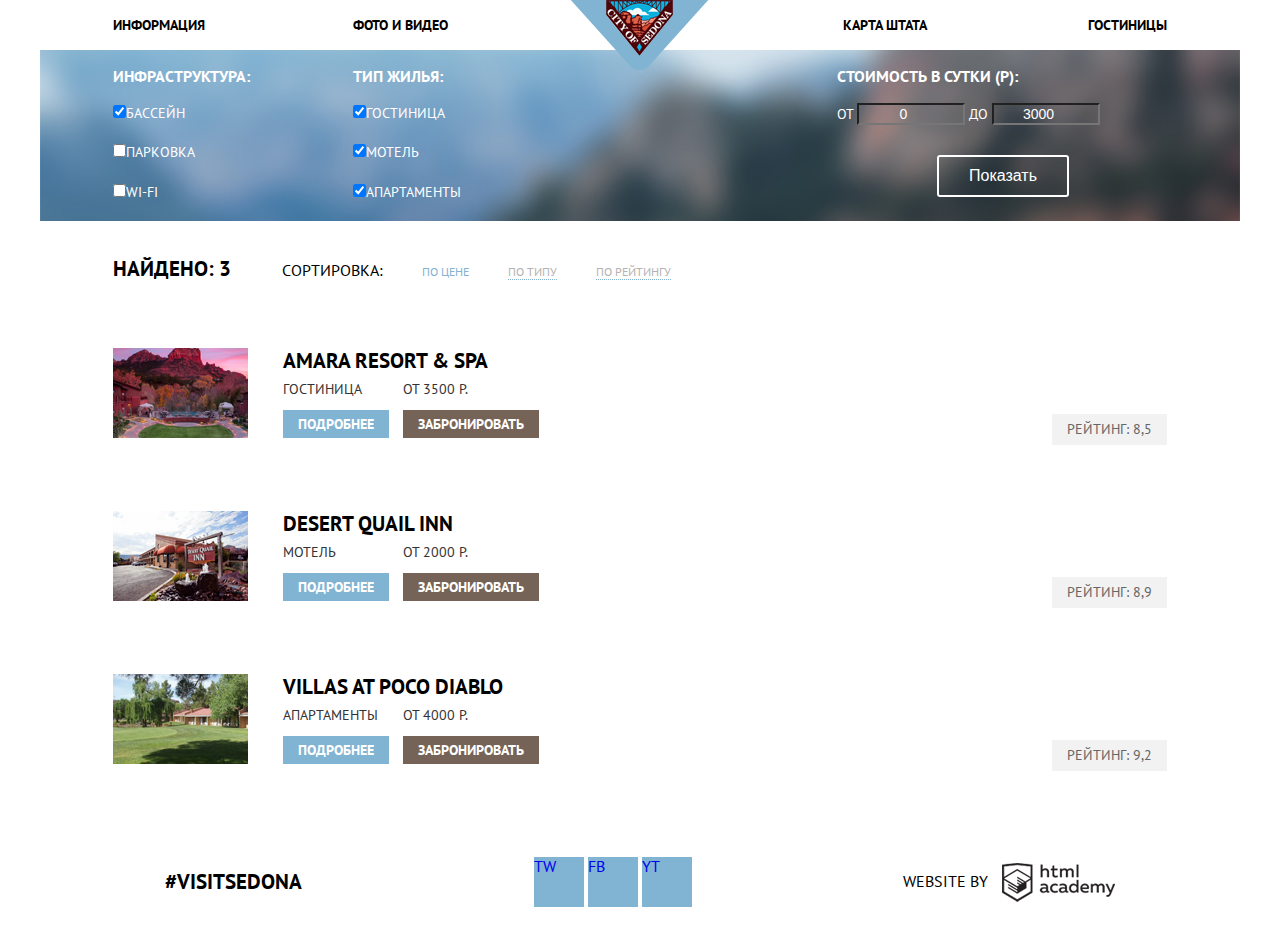
==== hotels.html @ a0c2bdc3 "Окончена разметка основных блоков страницы" ====
<!DOCTYPE html>
<html lang="ru">

<head>
  <meta charset="UTF-8">
  <title>Гостиницы</title>
  <link href="https://fonts.googleapis.com/css?family=Open+Sans|PT+Sans" rel="stylesheet">
  <link rel="stylesheet" href="css/normalize.css">
  <link rel="stylesheet" href="css/style.css">
</head>

<body>
  <div class="page-maincontainer">
    <header>
      <div class="navigation clearfix">
        <ul>
          <li>
            <a href="#">Информация</a>
          </li>
          <li>
            <a href="#">Фото и видео</a>
          </li>
          <li>
            <a href="#">Гостиницы</a>
          </li>
          <li>
            <a href="#">Карта штата</a>
          </li>
        </ul>
      </div>
      <div class="top-logo">
        <a href="index.html" title="Sedona">
          <img src="img/top-logo.png" width="138" height="70" alt="Sedona">
        </a>
      </div>
    </header>

    <main>
      <div class="search-hotel clearfix">
        <form action="#" method="post">
          <div class="inf-block">
            <p>Инфраструктура:</p>
            <label for="pool">
              <input type="checkbox" name="pool" id="pool" checked>Бассейн</label>
            <br>
            <label for="parking">
              <input type="checkbox" name="parking" id="parking">Парковка</label>
            <br>
            <label for="wi-fi">
              <input type="checkbox" name="wifi" id="wi-fi">Wi-fi</label>
            <br>
          </div>
          <div class="residence-block">
            <p>Тип жилья:</p>
            <label for="hotel">
              <input type="checkbox" name="hotel" id="hotel" checked>Гостиница</label>
            <br>
            <label for="motel">
              <input type="checkbox" name="motel" id="motel" checked>Мотель</label>
            <br>
            <label for="aparts">
              <input type="checkbox" name="aparts" id="aparts" checked>Апартаменты</label>
            <br>
          </div>
          <div class="right-part">
            <div class="price-for-day">
              <p>Стоимость в сутки (Р):</p>
            </div>
            <div class="from-to">
              <label for="from">От
                <input type="number" id="from" value="0">
              </label>
              <label for="to">До
                <input type="number" id="to" value="3000">
              </label>
            </div>
            <div class="slider">
              <div class="circle"></div>
              <div class="rail-white"></div>
              <div class="circle"></div>
              <div class="rail-gray"></div>
            </div>
            <input type="submit" value="Показать">
          </div>
        </form>
      </div>

      <div class="search-filter">
         <div class="sorted">
          <ul>
           <li class="finded">Найдено: 3</li>
            <li>Сортировка:</li>
            <li>
              <a class="chosen-one" href="#">По цене</a>
            </li>
            <li>
              <a href="#">По типу</a>
            </li>
            <li>
              <a href="#">По рейтингу</a>
            </li>
          </ul>
        </div>
        <div class="switchers">
          <div class="normal"></div>
          <div class="chosen-one"></div>
        </div>
      </div>


      <ul class="search-result">
        <li class="clearfix">
          <div class="hotel-img">
            <img src="img/amara-resort.jpg" alt="Amara Resort" width="135" height="90">
          </div>
          <div class="hotel-info">
            <div class="hotel-name">Amara Resort &amp; Spa</div>
            <div class="half-block">
              <span class="type-app">Гостиница</span>
              <a href="#" class="more">Подробнее</a>
            </div>
            <div class="half-block-2">
              <span class="price">От 3500 р.</span>
              <a href="#" class="reserv">Забронировать</a>
            </div>
          </div>
          <div class="hotel-rate">
            <div class="stars">
              <ul>
                <li>
                  <div class="star"></div>
                </li>
                <li>
                  <div class="star"></div>
                </li>
                <li>
                  <div class="star"></div>
                </li>
                <li>
                  <div class="star"></div>
                </li>
              </ul>
            </div>
            <div class="rate">Рейтинг: 8,5</div>
          </div>
        </li>
        <li class="clearfix">
          <div class="hotel-img">
            <img src="img/desert-quail.jpg" alt="Desert Quail Inn" width="135" height="90">
          </div>
          <div class="hotel-info">
            <div class="hotel-name">Desert Quail Inn</div>
            <div class="half-block">
              <span class="type-app">Мотель</span>
              <a href="#" class="more">Подробнее</a>
            </div>
            <div class="half-block-2">
              <span class="price">От 2000 р.</span>
              <a href="#" class="reserv">Забронировать</a>
            </div>
          </div>
          <div class="hotel-rate">
            <div class="stars">
              <ul>
                <li>
                  <div class="star"></div>
                </li>
                <li>
                  <div class="star"></div>
                </li>
              </ul>
            </div>
            <div class="rate">Рейтинг: 8,9</div>
          </div>
        </li>
        <li class="clearfix">
          <div class="hotel-img">
            <img src="img/villas-at-poco.jpg" alt="Villas at poco diablo" width="135" height="90">
          </div>
          <div class="hotel-info">
            <div class="hotel-name">Villas at poco diablo</div>
            <div class="half-block">
              <span class="type-app">Апартаменты</span>
              <a href="#" class="more">Подробнее</a>
            </div>
            <div class="half-block-2">
              <span class="price">От 4000 р.</span>
              <a href="#" class="reserv">Забронировать</a>
            </div>
          </div>
          <div class="hotel-rate">
            <div class="stars">
              <ul>
                <li>
                  <div class="star"></div>
                </li>
                <li>
                  <div class="star"></div>
                </li>
                <li>
                  <div class="star"></div>
                </li>
              </ul>
            </div>
            <div class="rate">Рейтинг: 9,2</div>
          </div>
        </li>
      </ul>
    </main>

    <footer>
      <div class="fot-block visit">
        <a href="index.html">#visitsedona</a>
      </div>
      <div class="fot-block social">
        <a class="soc-btn" href="#" title="twitter">TW</a>
        <a class="soc-btn" href="#" title="facebook">FB</a>
        <a class="soc-btn" href="#" title="youtube">YT</a>
      </div>
      <div class="fot-block dev-team">
        <span class="web-by">Website by</span>
        <a href="https://htmlacademy.ru/">
          <img src="img/academy-logo.png" alt="html academy" width="113" height="39">
        </a>
      </div>
    </footer>
    </div>

</body>

</html>
---- css/style.css ----
body,
h1,
h2,
h3 {
  color: #000;
  text-transform: uppercase;
  font-family: 'PT Sans', sans-serif;
}

ul {
  padding: 0;
  margin: 0;
}


/*Верхняя панель навигации*/

.page-maincontainer {
  width: 1200px;
  margin: 0 auto;
}

header {
  background: #ffffff;
  position: relative;
}

.navigation ul {
  padding: 0;
  margin: 0;
}

.navigation li {
  list-style: none;
  display: inline-block;
    padding-top: 12px;
    padding-bottom: 12px;
}

.navigation li:nth-child(1),
.navigation li:nth-child(2) {
  width: 240px;
  float: left;
  text-align: left;
}

.navigation li:nth-child(3),
.navigation li:nth-child(4) {
  width: 240px;
  float: right;
  text-align: right;
}

.navigation li:first-child {
  margin-left: 73px;
}

.navigation li:nth-child(3) {
  margin-right: 73px;
}

.navigation a {
  font-size: 14px;
  line-height: 26px;
  color: #000;
  text-decoration: none;
  font-weight: bold;
}

.navigation a:hover {
  color: #81b3d2;
}

.navigation a:active {
  color: #b2b2b2
}

header .top-logo {
  position: absolute;
  top: 0;
  left: 50%;
  margin-left: -69px;
}


/*Оформление основного блока*/

.container {
  width: 100%;
  text-align: center;
  margin-bottom: 55px;
}

.container h1 {
  font-size: 21px;
  line-height: 26px;
  width: 500px;
  margin: 0 auto;
  margin-bottom: 20px;
}

.container p {
  font-size: 14px;
  line-height: 26px;
}

.row {
  width: 100%;
}

.clearfix::after {
  content: "";
  display: table;
  clear: both;
}

.block {
  width: 33.33%;
  float: left;
  text-align: center;
  min-height: 256px;
}

.city-block {
  width: 33.33%;
  float: left;
  text-align: center;
  background-color: #81b3d2;
  color: #fff;
  min-height: 256px;
}

.block h2 {
  width: 150px;
  font-size: 21px;
  line-height: 21px;
  margin: 0 auto;
  margin-top: 50px;
  margin-bottom: 25px;
}

.app-block h2::before,
.food-block h2::before,
.memento-block h2::before {
  content: '';
  display: block;
  margin: 0 auto;
  margin-bottom: 30px;
  vertical-align: middle;
}

.app-block h2::before {
  width: 75px;
  height: 72px;
  background-image: url(../img/house.png);
}

.food-block h2::before {
  width: 74px;
  height: 70px;
  background-image: url(../img/burger.png);
}

.memento-block h2::before {
  width: 64px;
  height: 76px;
  background-image: url(../img/souvenir.png);
}

.memento-block h2 {
    margin-top: 42px;
}

.app-block {
  margin-bottom: 74px;
}

.city-block h2 {
  color: #fff;
  margin-top: 50px;
}

.block .reason {
  margin-bottom: 25px;
}

.block p {
  width: 330px;
  font-size: 14px;
  line-height: 21px;
  margin: 0 auto;
}

.city-pic {
  float: right;
  width: 66.67%;
  height: 256px;
}

.bridge-pic {
  float: left;
  width: 66.66%;
  height: 256px;
}

.devil-block {
  width: 33.33%;
  float: right;
  text-align: center;
  background-color: #81b3d2;
  color: #fff;
  min-height: 256px;
}

.devil-block h2 {
  width: 155px;
  color: #fff;
}

.reason-3 p {
  width: 220px;
}

.reason-4 p {
  width: 261px;
}

.block-gray {
  background-color: #eeeeee;
}

/*Оформление формы поиска на главной странице*/

.search-form {
    text-align: center;
    margin-top: 40px;
}

.search-form h2 {
    font-size: 30px;
    line-height: 24px;
}

.search-form p {
    font-size: 14px;
    line-height: 24px;
}

/*Подвал*/

.fot-block {
    width: 240px;
    display: inline-block;
    vertical-align: middle;
    padding-top: 20px;
    padding-bottom: 20px;
    margin-left: 125px;
}

.visit a {
    font-size: 21px;
    line-height: 26px;
    font-weight: bold;
    color: #000;
}

.fot-block .soc-btn {
   display: inline-block;
    width: 50px;
    height: 50px;
    background-color: #81b3d2;
}

 .fot-block a {
    text-decoration: none;
}

.dev-team img {
    vertical-align: middle;
    margin-left: 10px;
}



/*Оформление второй страницы*/


/*Форма поиска*/

.search-hotel {
    width: 100%;
    background-image: url("../img/hotels-bgn.jpg");
    color: #fff;
}

.search-hotel .inf-block,
.search-hotel .residence-block {
  float: left;
    width: 160px;
    margin-left: 73px;
}

.search-hotel p {
    font-size: 16px;
    line-height: 21px;
    font-weight: bold;
}

.search-hotel label {
    font-size: 14px;
    line-height: 21px;
}
.inf-block label,
.residence-block label{
    display: block;
   
    margin-bottom: 0;
}

.search-hotel .residence-block {
    margin-left: 80px;
}

.search-hotel .right-part {
  float: right;
    width: 330px;
    margin-right: 73px;
}

/*Форма отображения цен*/

.price-for-day .from-to {
    display: inline-block;
    width: 330px;
}

.from-to input[type=number] {
    width: 100px;
    background-color: transparent;
    color: #ffffff;
    text-align: center;
}

/*Кнопка "Показать"*/

.right-part input[type=submit] {
    background-color: transparent;
    border: 2px solid #ffffff;
    color: #fff;
    padding: 10px 30px;
    border-radius: 3px;
    margin-top: 30px;
    margin-left: 100px;
}



/*Результаты поиска*/

.search-filter {
    margin-top: 35px;
    margin-bottom: 66px;
}

.search-filter li {
  display: inline-block;
    margin: 0;
}

.search-filter ul {
   
    margin-left: 73px;
    margin-right: 73px;
   
}

.search-filter .finded {
  width: 135px;
  font-size: 21px;
  line-height: 26px;
 
  margin-right: 30px;
  font-weight: bold;
    
}

.sorted a {
  font-size: 12px;
  line-height: 18px;
  text-decoration: none;
  color: #b2b2b2;
  margin-left: 35px;
  border-bottom: 1px dotted #81b3d2;
}

.sorted a:hover {
  color: #81b3d2;
}

.sorted a:active {
  color: #000;
}

.sorted .chosen-one {
  border-bottom: none;
  color: #81b3d2;
}


/*Результат поиска*/

.search-result {
    padding: 0;
    margin: 0;
    margin-left: 73px;
    margin-right: 73px;
  
}

.search-result li {
    list-style: none;
    margin-top: 35px;
    margin-bottom: 66px;
}

li .hotel-img {
  float: left;
}

li .hotel-info {
  float: left;
}

li .hotel-rate {
  float: right;
}

.hotel-info {
    width: 270px;
    height: 90px;
    margin-left: 35px;
    
}

.hotel-info .hotel-name {
    font-size: 21px;
    line-height: 26px;
    font-weight: bold;
    margin-bottom: 5px;
    
}

.hotel-info .half-block {
    width: 82px;
    float: left;
}

.hotel-info .half-block-2 {
    width: 150px;
    float: right;
}


.hotel-info a {
    color: #000;
    text-decoration: none;
    font-size: 14px;
    line-height: 21px;
    font-weight: bold;
    color: #fff;
    padding: 5px 15px;
}

.hotel-info .type-app,
.hotel-info .price {
    display: block;
    font-size: 14px;
    line-height: 21px;
    color: #333;
    margin-bottom: 14px;
}

.hotel-info .more {
    background: #81b3d2;
    
}

.hotel-info .reserv {
    background: #766357;
}

.hotel-rate .rate {
    background: #f2f2f2;
    color: #666;
    font-size: 14px;
    line-height: 21px;
    padding: 5px 15px;
}
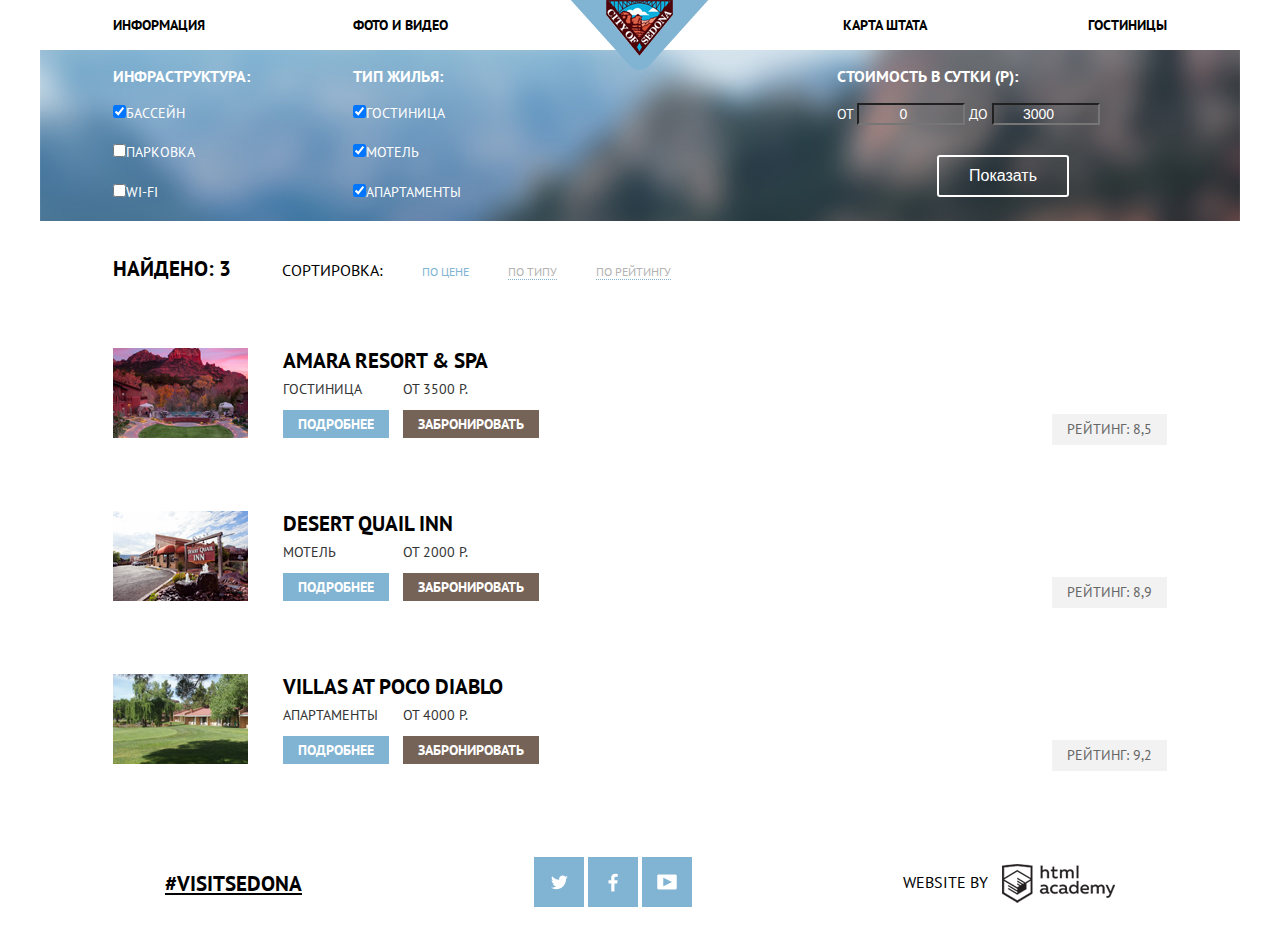
==== commit 6baf3059: "Исправления согласно комментариям наставника" ====
--- a/hotels.html
+++ b/hotels.html
@@ -213,9 +213,9 @@
         <a href="index.html">#visitsedona</a>
       </div>
       <div class="fot-block social">
-        <a class="soc-btn" href="#" title="twitter">TW</a>
-        <a class="soc-btn" href="#" title="facebook">FB</a>
-        <a class="soc-btn" href="#" title="youtube">YT</a>
+        <a class="soc-btn twit" href="#" title="Twitter"></a>
+        <a class="soc-btn face" href="#" title="Facebook"></a>
+        <a class="soc-btn you" href="#" title="Youtube"></a>
       </div>
       <div class="fot-block dev-team">
         <span class="web-by">Website by</span>
--- a/css/style.css
+++ b/css/style.css
@@ -4,7 +4,7 @@
 h3 {
   color: #000;
   text-transform: uppercase;
-  font-family: 'PT Sans', sans-serif;
+  font-family: 'PT Sans', Helvetica, Arial, sans-serif;
 }
 
 ul {
@@ -33,8 +33,8 @@
 .navigation li {
   list-style: none;
   display: inline-block;
-    padding-top: 12px;
-    padding-bottom: 12px;
+  padding-top: 12px;
+  padding-bottom: 12px;
 }
 
 .navigation li:nth-child(1),
@@ -168,7 +168,7 @@
 }
 
 .memento-block h2 {
-    margin-top: 42px;
+  margin-top: 42px;
 }
 
 .app-block {
@@ -229,57 +229,86 @@
   background-color: #eeeeee;
 }
 
+
 /*Оформление формы поиска на главной странице*/
 
 .search-form {
-    text-align: center;
-    margin-top: 40px;
+  text-align: center;
+  margin-top: 40px;
 }
 
 .search-form h2 {
-    font-size: 30px;
-    line-height: 24px;
+  font-size: 30px;
+  line-height: 24px;
 }
 
 .search-form p {
-    font-size: 14px;
-    line-height: 24px;
-}
+  font-size: 14px;
+  line-height: 24px;
+}
+
 
 /*Подвал*/
 
+footer {
+  position: relative;
+}
+
+.pos-block {
+  position: absolute;
+  top: -95px;
+  background-color: #fdfdfd;
+  opacity: 0.9;
+  width: 100%;
+  height: 120px;
+  padding-top: 30px;
+}
+
 .fot-block {
-    width: 240px;
-    display: inline-block;
-    vertical-align: middle;
-    padding-top: 20px;
-    padding-bottom: 20px;
-    margin-left: 125px;
+  width: 240px;
+  display: inline-block;
+  vertical-align: middle;
+  padding-top: 20px;
+  padding-bottom: 20px;
+  margin-left: 125px;
 }
 
 .visit a {
-    font-size: 21px;
-    line-height: 26px;
-    font-weight: bold;
-    color: #000;
+  font-size: 21px;
+  line-height: 26px;
+  font-weight: bold;
+  color: #000;
 }
 
 .fot-block .soc-btn {
-   display: inline-block;
-    width: 50px;
-    height: 50px;
-    background-color: #81b3d2;
-}
-
- .fot-block a {
-    text-decoration: none;
+  display: inline-block;
+  width: 50px;
+  height: 50px;
+  background-color: #81b3d2;
+}
+
+.twit {
+  background-image: url(../img/tw-icon.png);
+  background-repeat: no-repeat;
+  background-position: 50% 50%;
+}
+
+.face {
+  background-image: url(../img/face-icon.png);
+  background-repeat: no-repeat;
+  background-position: 50% 50%;
+}
+
+.you {
+  background-image: url(../img/you-icon.png);
+  background-repeat: no-repeat;
+  background-position: 50% 50%;
 }
 
 .dev-team img {
-    vertical-align: middle;
-    margin-left: 10px;
-}
-
+  vertical-align: middle;
+  margin-left: 10px;
+}
 
 
 /*Оформление второй страницы*/
@@ -288,100 +317,97 @@
 /*Форма поиска*/
 
 .search-hotel {
-    width: 100%;
-    background-image: url("../img/hotels-bgn.jpg");
-    color: #fff;
+  width: 100%;
+  background: #000 url("../img/hotels-bgn.jpg") no-repeat;
+  color: #fff;
 }
 
 .search-hotel .inf-block,
 .search-hotel .residence-block {
   float: left;
-    width: 160px;
-    margin-left: 73px;
+  width: 160px;
+  margin-left: 73px;
 }
 
 .search-hotel p {
-    font-size: 16px;
-    line-height: 21px;
-    font-weight: bold;
+  font-size: 16px;
+  line-height: 21px;
+  font-weight: bold;
 }
 
 .search-hotel label {
-    font-size: 14px;
-    line-height: 21px;
-}
+  font-size: 14px;
+  line-height: 21px;
+}
+
 .inf-block label,
-.residence-block label{
-    display: block;
-   
-    margin-bottom: 0;
+.residence-block label {
+  display: block;
+  margin-bottom: 0;
 }
 
 .search-hotel .residence-block {
-    margin-left: 80px;
+  margin-left: 80px;
 }
 
 .search-hotel .right-part {
   float: right;
-    width: 330px;
-    margin-right: 73px;
-}
+  width: 330px;
+  margin-right: 73px;
+}
+
 
 /*Форма отображения цен*/
 
 .price-for-day .from-to {
-    display: inline-block;
-    width: 330px;
+  display: inline-block;
+  width: 330px;
 }
 
 .from-to input[type=number] {
-    width: 100px;
-    background-color: transparent;
-    color: #ffffff;
-    text-align: center;
-}
+  width: 100px;
+  background-color: transparent;
+  color: #ffffff;
+  text-align: center;
+}
+
 
 /*Кнопка "Показать"*/
 
 .right-part input[type=submit] {
-    background-color: transparent;
-    border: 2px solid #ffffff;
-    color: #fff;
-    padding: 10px 30px;
-    border-radius: 3px;
-    margin-top: 30px;
-    margin-left: 100px;
-}
-
+  background-color: transparent;
+  border: 2px solid #ffffff;
+  color: #fff;
+  padding: 10px 30px;
+  border-radius: 3px;
+  margin-top: 30px;
+  margin-left: 100px;
+}
 
 
 /*Результаты поиска*/
 
 .search-filter {
-    margin-top: 35px;
-    margin-bottom: 66px;
+  margin-top: 35px;
+  margin-bottom: 66px;
 }
 
 .search-filter li {
   display: inline-block;
-    margin: 0;
+  margin: 0;
 }
 
 .search-filter ul {
-   
-    margin-left: 73px;
-    margin-right: 73px;
-   
+  margin-left: 73px;
+  margin-right: 73px;
 }
 
 .search-filter .finded {
   width: 135px;
   font-size: 21px;
   line-height: 26px;
- 
   margin-right: 30px;
   font-weight: bold;
-    
 }
 
 .sorted a {
@@ -410,17 +436,16 @@
 /*Результат поиска*/
 
 .search-result {
-    padding: 0;
-    margin: 0;
-    margin-left: 73px;
-    margin-right: 73px;
-  
+  padding: 0;
+  margin: 0;
+  margin-left: 73px;
+  margin-right: 73px;
 }
 
 .search-result li {
-    list-style: none;
-    margin-top: 35px;
-    margin-bottom: 66px;
+  list-style: none;
+  margin-top: 35px;
+  margin-bottom: 66px;
 }
 
 li .hotel-img {
@@ -436,64 +461,59 @@
 }
 
 .hotel-info {
-    width: 270px;
-    height: 90px;
-    margin-left: 35px;
-    
+  width: 270px;
+  height: 90px;
+  margin-left: 35px;
 }
 
 .hotel-info .hotel-name {
-    font-size: 21px;
-    line-height: 26px;
-    font-weight: bold;
-    margin-bottom: 5px;
-    
+  font-size: 21px;
+  line-height: 26px;
+  font-weight: bold;
+  margin-bottom: 5px;
 }
 
 .hotel-info .half-block {
-    width: 82px;
-    float: left;
+  width: 82px;
+  float: left;
 }
 
 .hotel-info .half-block-2 {
-    width: 150px;
-    float: right;
-}
-
+  width: 150px;
+  float: right;
+}
 
 .hotel-info a {
-    color: #000;
-    text-decoration: none;
-    font-size: 14px;
-    line-height: 21px;
-    font-weight: bold;
-    color: #fff;
-    padding: 5px 15px;
+  color: #000;
+  text-decoration: none;
+  font-size: 14px;
+  line-height: 21px;
+  font-weight: bold;
+  color: #fff;
+  padding: 5px 15px;
 }
 
 .hotel-info .type-app,
 .hotel-info .price {
-    display: block;
-    font-size: 14px;
-    line-height: 21px;
-    color: #333;
-    margin-bottom: 14px;
+  display: block;
+  font-size: 14px;
+  line-height: 21px;
+  color: #333;
+  margin-bottom: 14px;
 }
 
 .hotel-info .more {
-    background: #81b3d2;
-    
+  background: #81b3d2;
 }
 
 .hotel-info .reserv {
-    background: #766357;
+  background: #766357;
 }
 
 .hotel-rate .rate {
-    background: #f2f2f2;
-    color: #666;
-    font-size: 14px;
-    line-height: 21px;
-    padding: 5px 15px;
-}
-    +  background: #f2f2f2;
+  color: #666;
+  font-size: 14px;
+  line-height: 21px;
+  padding: 5px 15px;
+}
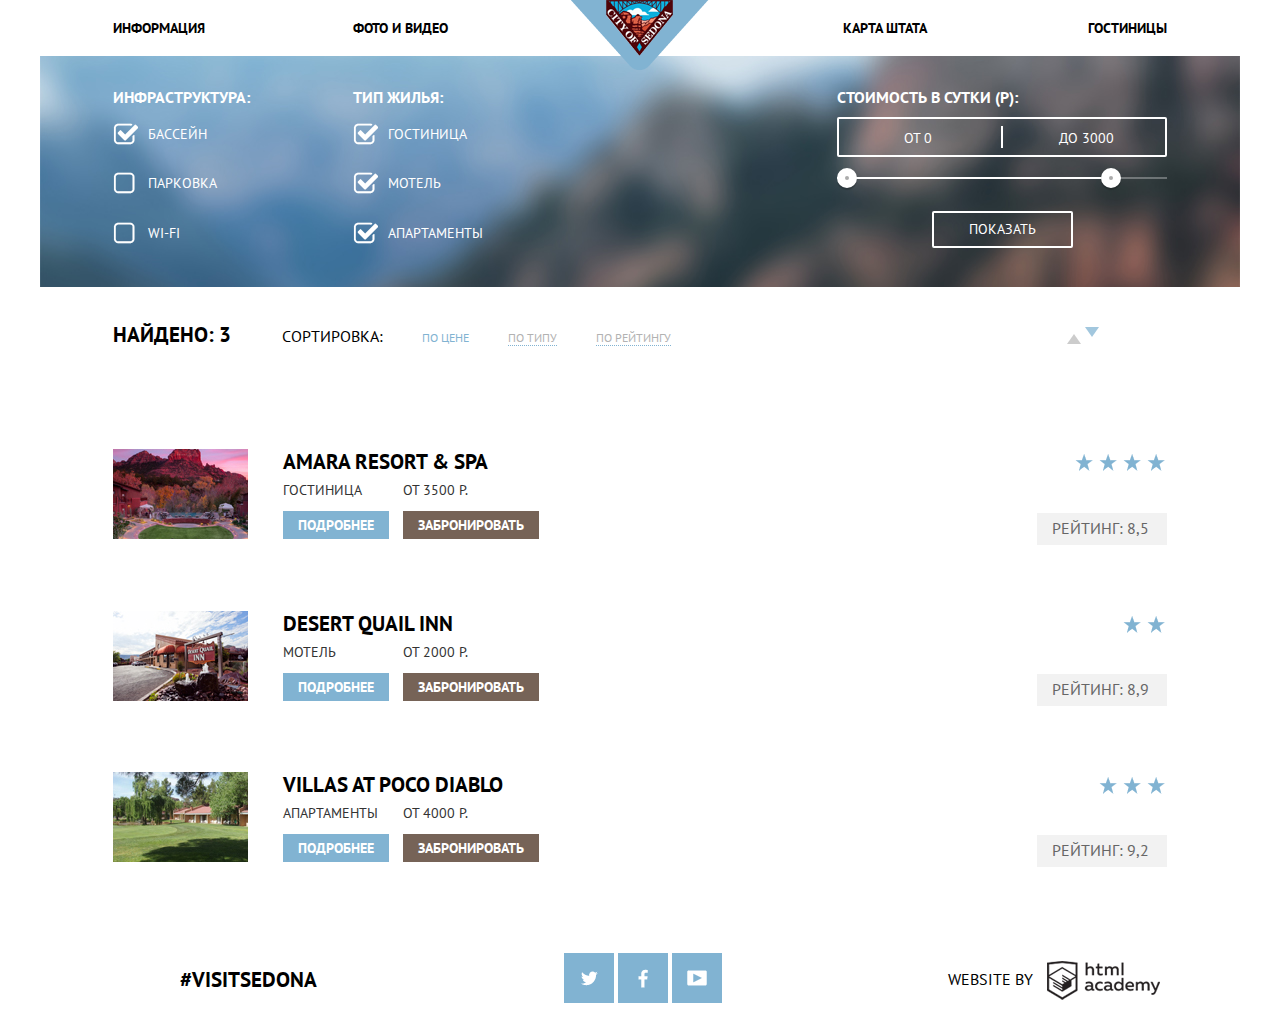
==== commit 9f989c78: "Добавлены декоративные элементы для hotels.html" ====
--- a/hotels.html
+++ b/hotels.html
@@ -41,25 +41,25 @@
           <div class="inf-block">
             <p>Инфраструктура:</p>
             <label for="pool">
-              <input type="checkbox" name="pool" id="pool" checked>Бассейн</label>
+              <input type="checkbox" name="pool" id="pool" checked><span class="indicator"></span>Бассейн</label>
             <br>
             <label for="parking">
-              <input type="checkbox" name="parking" id="parking">Парковка</label>
+              <input type="checkbox" name="parking" id="parking"><span class="indicator"></span>Парковка</label>
             <br>
             <label for="wi-fi">
-              <input type="checkbox" name="wifi" id="wi-fi">Wi-fi</label>
+              <input type="checkbox" name="wifi" id="wi-fi"><span class="indicator"></span>Wi-fi</label>
             <br>
           </div>
           <div class="residence-block">
             <p>Тип жилья:</p>
             <label for="hotel">
-              <input type="checkbox" name="hotel" id="hotel" checked>Гостиница</label>
+              <input type="checkbox" name="hotel" id="hotel" checked><span class="indicator"></span>Гостиница</label>
             <br>
             <label for="motel">
-              <input type="checkbox" name="motel" id="motel" checked>Мотель</label>
+              <input type="checkbox" name="motel" id="motel" checked><span class="indicator"></span>Мотель</label>
             <br>
             <label for="aparts">
-              <input type="checkbox" name="aparts" id="aparts" checked>Апартаменты</label>
+              <input type="checkbox" name="aparts" id="aparts" checked><span class="indicator"></span>Апартаменты</label>
             <br>
           </div>
           <div class="right-part">
@@ -68,27 +68,30 @@
             </div>
             <div class="from-to">
               <label for="from">От
-                <input type="number" id="from" value="0">
+                <input type="text" name="min" id="from" value="0">
               </label>
               <label for="to">До
-                <input type="number" id="to" value="3000">
+                <input type="text" name="max" id="to" value="3000">
               </label>
             </div>
             <div class="slider">
-              <div class="circle"></div>
-              <div class="rail-white"></div>
-              <div class="circle"></div>
-              <div class="rail-gray"></div>
-            </div>
-            <input type="submit" value="Показать">
+
+              <div class="rail">
+                <div class="bar"></div>
+              </div>
+              <div class="circle min"></div>
+              <div class="circle max"></div>
+
+            </div>
+            <button class="btn-transparent" type="submit">Показать</button>
           </div>
         </form>
       </div>
 
       <div class="search-filter">
-         <div class="sorted">
+        <div class="sorted">
           <ul>
-           <li class="finded">Найдено: 3</li>
+            <li class="finded">Найдено: 3</li>
             <li>Сортировка:</li>
             <li>
               <a class="chosen-one" href="#">По цене</a>
@@ -99,12 +102,14 @@
             <li>
               <a href="#">По рейтингу</a>
             </li>
+            <li class="switchers">
+              <div class="down"></div>
+              <div class="up"></div>
+            </li>
           </ul>
+
         </div>
-        <div class="switchers">
-          <div class="normal"></div>
-          <div class="chosen-one"></div>
-        </div>
+
       </div>
 
 
@@ -124,8 +129,8 @@
               <a href="#" class="reserv">Забронировать</a>
             </div>
           </div>
-          <div class="hotel-rate">
-            <div class="stars">
+          <div class="hotel-rate clearfix">
+            <div class="stars clearfix">
               <ul>
                 <li>
                   <div class="star"></div>
@@ -141,9 +146,10 @@
                 </li>
               </ul>
             </div>
-            <div class="rate">Рейтинг: 8,5</div>
-          </div>
-        </li>
+            <div class="raiting">Рейтинг: 8,5</div>
+            </div>
+            
+         </li>
         <li class="clearfix">
           <div class="hotel-img">
             <img src="img/desert-quail.jpg" alt="Desert Quail Inn" width="135" height="90">
@@ -160,7 +166,7 @@
             </div>
           </div>
           <div class="hotel-rate">
-            <div class="stars">
+            <div class="stars clearfix">
               <ul>
                 <li>
                   <div class="star"></div>
@@ -170,7 +176,7 @@
                 </li>
               </ul>
             </div>
-            <div class="rate">Рейтинг: 8,9</div>
+            <div class="raiting">Рейтинг: 8,9</div>
           </div>
         </li>
         <li class="clearfix">
@@ -189,7 +195,7 @@
             </div>
           </div>
           <div class="hotel-rate">
-            <div class="stars">
+            <div class="stars clearfix">
               <ul>
                 <li>
                   <div class="star"></div>
@@ -202,7 +208,7 @@
                 </li>
               </ul>
             </div>
-            <div class="rate">Рейтинг: 9,2</div>
+            <div class="raiting">Рейтинг: 9,2</div>
           </div>
         </li>
       </ul>
@@ -224,7 +230,7 @@
         </a>
       </div>
     </footer>
-    </div>
+  </div>
 
 </body>
 
--- a/css/style.css
+++ b/css/style.css
@@ -4,7 +4,7 @@
 h3 {
   color: #000;
   text-transform: uppercase;
-  font-family: 'PT Sans', Helvetica, Arial, sans-serif;
+  font-family: 'PT Sans', "Helvetica", "Arial", sans-serif;
 }
 
 ul {
@@ -23,6 +23,7 @@
 header {
   background: #ffffff;
   position: relative;
+  h
 }
 
 .navigation ul {
@@ -33,8 +34,8 @@
 .navigation li {
   list-style: none;
   display: inline-block;
-  padding-top: 12px;
-  padding-bottom: 12px;
+  padding-top: 15px;
+  padding-bottom: 15px;
 }
 
 .navigation li:nth-child(1),
@@ -80,14 +81,35 @@
   top: 0;
   left: 50%;
   margin-left: -69px;
+  z-index: 2;
 }
 
 
 /*Оформление основного блока*/
 
+.sedona-bg {
+  position: relative;
+  width: 100%;
+  height: 540px;
+}
+
+.sedona-bg .main-bg {
+  width: 100%;
+  height: 540px;
+}
+
+.sedona-bg .white-mask {
+  position: absolute;
+  bottom: 0px;
+  width: 100%;
+  height: 57px;
+  z-index: 23;
+}
+
 .container {
   width: 100%;
   text-align: center;
+  margin-top: 55px;
   margin-bottom: 55px;
 }
 
@@ -182,6 +204,48 @@
 
 .block .reason {
   margin-bottom: 25px;
+  font-size: 14px;
+  line-height: 21px;
+}
+
+.reason .res-number {
+  position: relative;
+  display: inline;
+  margin: 0px;
+  padding: 0px 5px;
+}
+
+.reason .res-number::before,
+.reason .res-number::after {
+  content: '';
+  position: absolute;
+  top: 50%;
+  height: 2px;
+  width: 10px;
+  background-color: #fff;
+}
+
+.reason .res-number::before {
+  right: 100%;
+}
+
+.reason .res-number::after {
+  left: 100%;
+}
+
+.reason-3 .res-number::after,
+.reason-3 .res-number::before {
+  background-color: #000;
+}
+
+.reason-4 .res-number::after,
+.reason-4 .res-number::before {
+  background-color: #000;
+}
+
+.reason-5 .res-number::after,
+.reason-5 .res-number::before {
+  background-color: #000;
 }
 
 .block p {
@@ -206,14 +270,13 @@
 .devil-block {
   width: 33.33%;
   float: right;
-  text-align: center;
   background-color: #81b3d2;
   color: #fff;
   min-height: 256px;
 }
 
 .devil-block h2 {
-  width: 155px;
+  width: 160px;
   color: #fff;
 }
 
@@ -222,7 +285,11 @@
 }
 
 .reason-4 p {
-  width: 261px;
+  width: 270px;
+}
+
+.food-block p {
+  width: 295px;
 }
 
 .block-gray {
@@ -245,6 +312,196 @@
 .search-form p {
   font-size: 14px;
   line-height: 24px;
+  margin-bottom: 37px;
+}
+
+.form {
+  position: relative;
+  width: 576px;
+  margin: 0 auto;
+}
+
+.search-btn {
+  display: block;
+  width: 100%;
+  text-decoration: none;
+  font-size: 21px;
+  line-height: 26px;
+  background: #766357;
+  font-weight: bold;
+  color: #fff;
+  padding-top: 25px;
+  padding-bottom: 25px;
+}
+
+.true-form {
+  position: absolute;
+  top: 76px;
+  width: 100%;
+  background-color: #ffffff;
+  box-shadow: 0 7px 15px rgba(0, 1, 1, 0.15);
+}
+
+.hidden {
+  position: absolute;
+  top: -99999px;
+}
+
+.true-form form {
+  display: block;
+  width: 460px;
+  margin: 0 auto;
+  padding-top: 55px;
+  padding-bottom: 55px;
+}
+
+.arrival,
+.departure,
+.type-blck {
+  display: inline-block;
+  width: 100%;
+  margin: 0;
+  padding: 0;
+  font-size: 14px;
+  line-height: 26px;
+  font-weight: bold;
+  margin-bottom: 30px;
+  vertical-align: middle;
+}
+
+.arrival label,
+.departure label {
+  float: left;
+  width: 101px;
+  margin-top: 5px;
+}
+
+button,
+input {
+  font-family: 'PT Sans', "Helvetica", "Arial", sans-serif;
+  padding: 0;
+  margin: 0;
+}
+
+.arrival input[type=number],
+.departure input[type=number] {
+  float: right;
+  width: 290px;
+  height: 35px;
+  font-weight: bold;
+  color: #000;
+  background-color: #f2f2f2;
+  border: none;
+  padding-left: 15px;
+}
+
+.calendar {
+  float: right;
+  width: 25px;
+  height: 37px;
+  background-color: #f2f2f2;
+  background-image: url("../img/calendar.png");
+  background-repeat: no-repeat;
+  background-position: 50% 50%;
+  padding-right: 12px;
+}
+
+input[type=number]::-webkit-input-placeholder {
+  color: #000;
+  font-weight: bold;
+}
+
+input::-webkit-outer-spin-button,
+input::-webkit-inner-spin-button {
+  -webkit-appearance: none;
+  margin: 0;
+}
+
+input[type='number'] {
+  -moz-appearance: textfield;
+}
+
+.type-blck {
+  width: 100%;
+}
+
+.left-type,
+.right-type {
+  width: 230px;
+}
+
+.left-type {
+  float: left;
+}
+
+.right-type {
+  float: right;
+}
+
+.left-type label {
+  width: 80px;
+  float: left;
+  margin-top: 5px;
+}
+
+.left-type .number-block {
+  margin-left: 35px;
+}
+
+.right-type label {
+  float: left;
+  width: 80px;
+  margin-top: 5px;
+  margin-left: 20px;
+}
+
+.right-type .number-block {
+  margin-left: 15px;
+  float: right;
+}
+
+.minus,
+.plus {
+  width: 30px;
+  font-size: 20px;
+  line-height: 26px;
+  font-weight: bold;
+  color: #a9a9a9;
+  cursor: pointer;
+  border: none;
+  background-color: #f2f2f2;
+  height: 35px;
+}
+
+.type-blck .number-block {
+  display: inline-block;
+  width: 115px;
+  height: 35px;
+  background-color: #f2f2f2;
+}
+
+.number-block input[type=number] {
+  width: 30px;
+  height: 30px;
+  border: none;
+  background-color: #f2f2f2;
+  text-align: center;
+}
+
+input[type=submit] {
+  display: block;
+  width: 100%;
+  font-size: 21px;
+  line-height: 26px;
+  font-weight: bold;
+  background-color: #81b3d2;
+  color: #ffffff;
+  border: none;
+  padding-top: 17px;
+  padding-bottom: 17px;
+  text-transform: uppercase;
+  cursor: pointer;
+  margin-top: 30px;
 }
 
 
@@ -256,21 +513,22 @@
 
 .pos-block {
   position: absolute;
-  top: -95px;
+  top: -145px;
   background-color: #fdfdfd;
   opacity: 0.9;
   width: 100%;
-  height: 120px;
-  padding-top: 30px;
+  padding-top: 25px;
+  padding-bottom: 25px;
 }
 
 .fot-block {
   width: 240px;
   display: inline-block;
   vertical-align: middle;
+  margin: 0 auto;
   padding-top: 20px;
   padding-bottom: 20px;
-  margin-left: 125px;
+  margin-left: 140px;
 }
 
 .visit a {
@@ -278,6 +536,7 @@
   line-height: 26px;
   font-weight: bold;
   color: #000;
+  text-decoration: none;
 }
 
 .fot-block .soc-btn {
@@ -320,6 +579,8 @@
   width: 100%;
   background: #000 url("../img/hotels-bgn.jpg") no-repeat;
   color: #fff;
+    padding-top: 15px;
+    padding-bottom: 15px;
 }
 
 .search-hotel .inf-block,
@@ -342,52 +603,162 @@
 
 .inf-block label,
 .residence-block label {
+  position: relative;
   display: block;
-  margin-bottom: 0;
+  margin-bottom: 10px;
+  padding-left: 35px;
 }
 
 .search-hotel .residence-block {
   margin-left: 80px;
 }
 
-.search-hotel .right-part {
+.search-hotel input[type=checkbox] {
+    display: none;
+}
+
+ .search-hotel input[type=checkbox]+.indicator::before {
+    content: '';
+    position: absolute;
+    left: 0;
+     top: -1px;
+    width: 25px;
+    height: 25px;
+    background-image: url("../img/chkbox.png");
+    background-repeat: no-repeat;
+}
+
+.search-hotel input[type=checkbox]:checked +.indicator::before {
+    background-image: url("../img/chkbox-chkd.png");
+}
+
+
+
+/*Форма отображения цен*/
+
+.right-part {
   float: right;
   width: 330px;
   margin-right: 73px;
 }
 
-
-/*Форма отображения цен*/
-
-.price-for-day .from-to {
-  display: inline-block;
-  width: 330px;
-}
-
-.from-to input[type=number] {
-  width: 100px;
-  background-color: transparent;
-  color: #ffffff;
-  text-align: center;
-}
-
+.price-for-day p {
+    font-size: 16px;
+    line-height: 21px;
+    font-weight: 600;
+    margin-bottom: 9px;
+}
+
+.from-to {
+    position: relative;
+    height: 36px;
+    margin-bottom: 20px;
+    font-size: 0;
+    border: 2px solid #ffffff;
+    border-radius: 2px;
+}
+
+.from-to::after {
+    content: '';
+    position: absolute;
+    width: 2px;
+    height: 22px;
+    background-color: #ffffff;
+    top: 50%;
+    left: 50%;
+    transform: translate(-50%, -50%)
+}
+
+.from-to label {
+    display: inline-block;
+    font-size: 14px;
+    line-height: 38px;
+    vertical-align: top;
+    cursor: pointer;
+    width: 90px;
+    padding-left: 65px;
+}
+
+.from-to input {
+    width: 50px;
+    margin: 0;
+    color: inherit;
+    font: inherit;
+    background: none;
+    border: none;
+    outline: none;
+}
+
+/*Slider*/
+
+.slider {
+    position: relative;
+    margin-bottom: 32px;
+}
+
+.slider .rail {
+    height: 2px;
+    background-color: rgba(255, 255, 255, 0.3);
+}
+
+.slider .bar {
+    width: 80%;
+    height: 2px;
+    background-color: #ffffff;
+}
+
+.circle {
+    position: absolute;
+    top: -9px;
+    width: 4px;
+    height: 4px;
+    background: #ababab;
+    border: 8px solid #ffffff;
+    border-radius: 50%;
+    box-shadow: 0 2px 1px 0 rgba(0, 1, 1, 0.2);
+    cursor: pointer;
+}
+
+.circle:hover {
+    background: #1e5081;
+}
+
+.min {
+    left: 0;
+}
+
+.max {
+    left: 80%;
+}
 
 /*Кнопка "Показать"*/
 
-.right-part input[type=submit] {
-  background-color: transparent;
-  border: 2px solid #ffffff;
-  color: #fff;
-  padding: 10px 30px;
-  border-radius: 3px;
-  margin-top: 30px;
-  margin-left: 100px;
-}
-
+.btn-transparent {
+    display: block;
+    margin: 0 auto;
+    padding: 6px 35px;
+    font-size: 14px;
+    line-height: 21px;
+    color: #ffffff;
+    text-transform: uppercase;
+    background: transparent;
+    border: 2px solid #ffffff;
+    border-radius: 2px;
+    outline: none;
+    cursor: pointer;
+}
+
+.btn-transparent:hover {
+  color: #000000;
+
+  background: #ffffff;
+}
 
 /*Результаты поиска*/
 
 .search-filter {
+    width: 100%;
+    display: inline-block;
   margin-top: 35px;
   margin-bottom: 66px;
 }
@@ -398,7 +769,7 @@
 }
 
 .search-filter ul {
-  margin-left: 73px;
+    margin-left: 73px;
   margin-right: 73px;
 }
 
@@ -408,6 +779,11 @@
   line-height: 26px;
   margin-right: 30px;
   font-weight: bold;
+}
+
+.search-filter .sorted {
+    width: 100%;
+    display: inline-block;
 }
 
 .sorted a {
@@ -432,6 +808,30 @@
   color: #81b3d2;
 }
 
+ .switchers {
+    float: right;
+    width: 100px;
+}
+
+.switchers .down {
+    display: inline-block;
+    width: 0;
+    height: 0;
+    margin: 0 auto;
+    margin-top: 5px;
+    border: 7px solid transparent;
+    border-bottom: 10px solid #cccccc;
+}
+
+.switchers .up {
+    display: inline-block;
+    width: 0;
+    height: 0;
+    margin: 0 auto;
+    margin-top: 5px;
+    border: 7px solid transparent;
+    border-top: 10px solid #a2c7de;
+}
 
 /*Результат поиска*/
 
@@ -446,6 +846,10 @@
   list-style: none;
   margin-top: 35px;
   margin-bottom: 66px;
+}
+
+.search-result .search-row {
+  max-height: 90px;
 }
 
 li .hotel-img {
@@ -510,10 +914,34 @@
   background: #766357;
 }
 
-.hotel-rate .rate {
-  background: #f2f2f2;
-  color: #666;
-  font-size: 14px;
-  line-height: 21px;
-  padding: 5px 15px;
-}
+.stars ul {
+    float: right;
+    width: 100px;
+    padding: 0;
+    margin: 0;
+    margin-top: 5px;
+    text-align: right;
+    margin-bottom: 35px;
+}
+
+.stars li {
+    display: inline-block;
+    list-style: none;
+    padding: 0;
+    margin: 0;
+}
+
+.star {
+   width: 20px;
+    height: 20px;
+    background-image: url("../img/star.png");
+    background-repeat: no-repeat;
+}
+
+.raiting {
+    width: 100px;
+    height: 20px;
+    padding: 6px 15px;
+    background-color: #f2f2f2;
+    color: #666666;
+}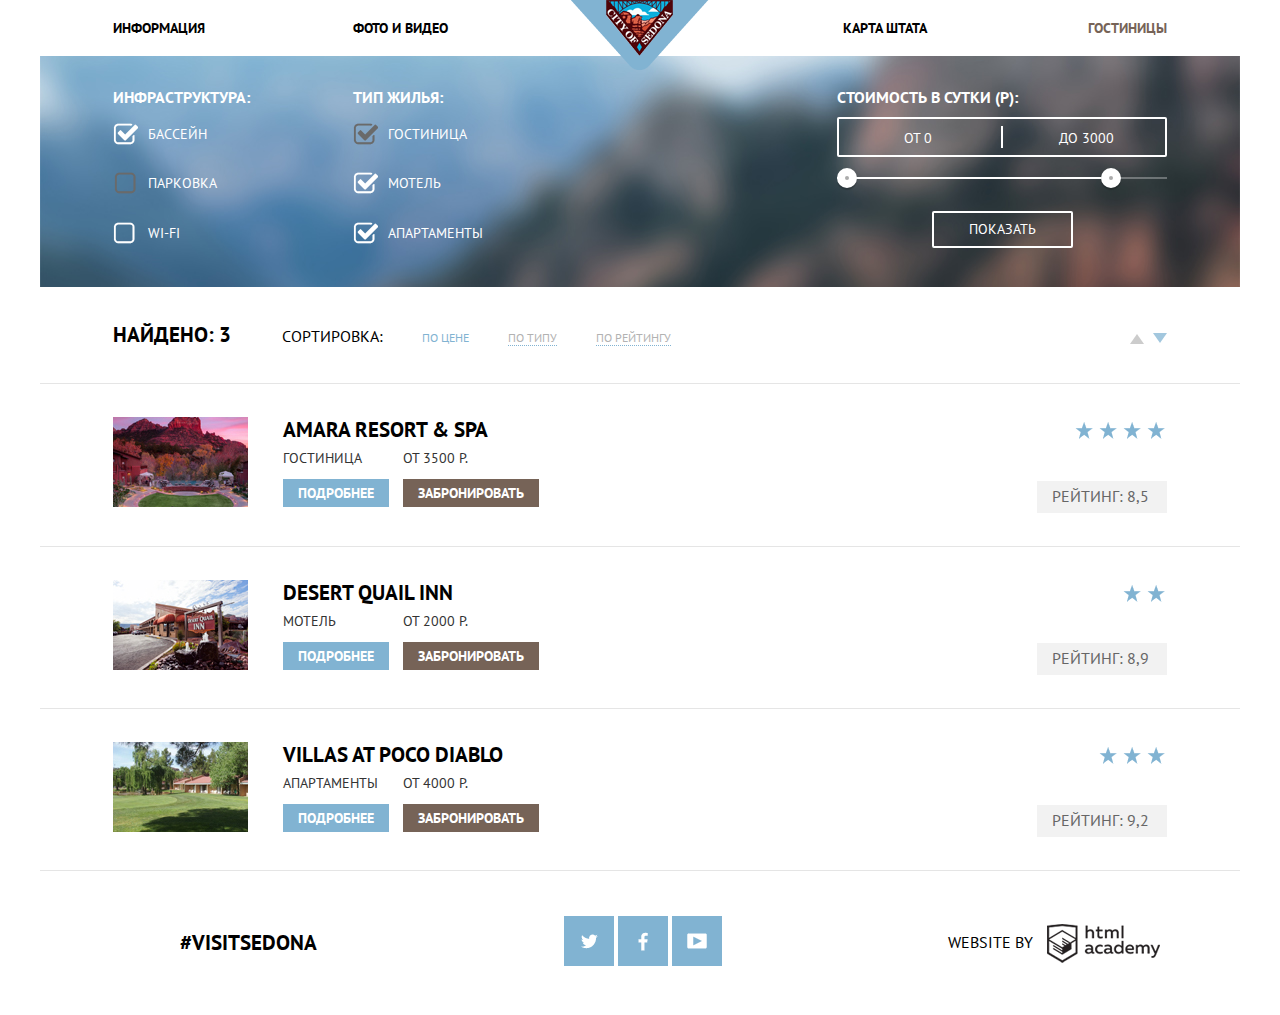
==== commit 0ca9ab61: "Добавлены спрайты, визуальные и логические изменения." ====
--- a/hotels.html
+++ b/hotels.html
@@ -21,7 +21,7 @@
             <a href="#">Фото и видео</a>
           </li>
           <li>
-            <a href="#">Гостиницы</a>
+            <a class="act-nav" href="#">Гостиницы</a>
           </li>
           <li>
             <a href="#">Карта штата</a>
@@ -44,7 +44,7 @@
               <input type="checkbox" name="pool" id="pool" checked><span class="indicator"></span>Бассейн</label>
             <br>
             <label for="parking">
-              <input type="checkbox" name="parking" id="parking"><span class="indicator"></span>Парковка</label>
+              <input type="checkbox" name="parking" id="parking" disabled><span class="indicator"></span>Парковка</label>
             <br>
             <label for="wi-fi">
               <input type="checkbox" name="wifi" id="wi-fi"><span class="indicator"></span>Wi-fi</label>
@@ -53,7 +53,7 @@
           <div class="residence-block">
             <p>Тип жилья:</p>
             <label for="hotel">
-              <input type="checkbox" name="hotel" id="hotel" checked><span class="indicator"></span>Гостиница</label>
+              <input type="checkbox" name="hotel" id="hotel" checked disabled><span class="indicator"></span>Гостиница</label>
             <br>
             <label for="motel">
               <input type="checkbox" name="motel" id="motel" checked><span class="indicator"></span>Мотель</label>
@@ -147,9 +147,9 @@
               </ul>
             </div>
             <div class="raiting">Рейтинг: 8,5</div>
-            </div>
-            
-         </li>
+          </div>
+
+        </li>
         <li class="clearfix">
           <div class="hotel-img">
             <img src="img/desert-quail.jpg" alt="Desert Quail Inn" width="135" height="90">
@@ -219,14 +219,21 @@
         <a href="index.html">#visitsedona</a>
       </div>
       <div class="fot-block social">
-        <a class="soc-btn twit" href="#" title="Twitter"></a>
-        <a class="soc-btn face" href="#" title="Facebook"></a>
-        <a class="soc-btn you" href="#" title="Youtube"></a>
+        <a class="soc-btn " href="#" title="Twitter">
+          <span class="soc-bcg twit"></span>
+        </a>
+        <a class="soc-btn" href="#" title="Facebook">
+          <span class="soc-bcg face"></span>
+        </a>
+        <a class="soc-btn" href="#" title="Youtube">
+          <span class="soc-bcg you"></span>
+        </a>
       </div>
       <div class="fot-block dev-team">
         <span class="web-by">Website by</span>
         <a href="https://htmlacademy.ru/">
-          <img src="img/academy-logo.png" alt="html academy" width="113" height="39">
+
+          <div class="academy-logo"></div>
         </a>
       </div>
     </footer>
--- a/css/style.css
+++ b/css/style.css
@@ -74,6 +74,18 @@
 
 .navigation a:active {
   color: #b2b2b2
+}
+
+.navigation .act-nav {
+  color: #766357;
+}
+
+.navigation .act-nav:hover {
+  color: #604e43;
+}
+
+.navigation .act-nav:active {
+  color: #d6d0cc;
 }
 
 header .top-logo {
@@ -336,15 +348,31 @@
 
 .true-form {
   position: absolute;
-  top: 76px;
+  display: none;
   width: 100%;
   background-color: #ffffff;
   box-shadow: 0 7px 15px rgba(0, 1, 1, 0.15);
 }
 
-.hidden {
-  position: absolute;
-  top: -99999px;
+@keyframes bounce-up {
+  0%   {
+    transform: translateY(2000px);
+  }
+  70%  {
+    transform: translateY(20px);
+  }
+  90%  {
+    transform: translateY(5px);
+  }
+  100% {
+    transform: translateY(0);
+  }
+}
+
+.show-up {
+  display: block;
+  top: 76px;
+  animation: bounce-up 0.75s;
 }
 
 .true-form form {
@@ -391,20 +419,45 @@
   font-weight: bold;
   color: #000;
   background-color: #f2f2f2;
+  background-image: url("../img/calendar-sprite.png");
+  background-repeat: no-repeat;
   border: none;
   padding-left: 15px;
 }
 
-.calendar {
+.arrival input[type=number]:hover,
+.departure input[type=number]:hover {
+  background: #ebebeb;
+}
+
+.arrival input[type=number]:focus,
+.departure input[type=number]:focus {
+  background: #ffffff;
+  outline: none;
+  border: 1px solid #e5e5e5;
+}
+
+
+/*.calendar {
   float: right;
   width: 25px;
-  height: 37px;
+  height: 35px;
   background-color: #f2f2f2;
-  background-image: url("../img/calendar.png");
+  background-image: url("../img/calendar-sprite.png");
   background-repeat: no-repeat;
-  background-position: 50% 50%;
+  background-position: -5px -5px;
   padding-right: 12px;
 }
+
+.calendar:hover {
+    background-image: url("../img/calendar-sprite.png");
+    background-position: -67px -5px;
+}
+
+.calendar:active {
+    background-position: -36px -5px;
+}
+*/
 
 input[type=number]::-webkit-input-placeholder {
   color: #000;
@@ -473,6 +526,21 @@
   height: 35px;
 }
 
+.minus:hover,
+.plus:hover {
+  color: #000000;
+}
+
+.minus:active,
+.plus:active {
+  color: #81b3d2;
+}
+
+.minus:focus,
+.plus:focus {
+  outline: none;
+}
+
 .type-blck .number-block {
   display: inline-block;
   width: 115px;
@@ -482,10 +550,11 @@
 
 .number-block input[type=number] {
   width: 30px;
-  height: 30px;
+  height: 35px;
   border: none;
   background-color: #f2f2f2;
   text-align: center;
+  vertical-align: top;
 }
 
 input[type=submit] {
@@ -504,6 +573,17 @@
   margin-top: 30px;
 }
 
+input[type=submit]:hover {
+  background: #669ec0;
+}
+
+input[type=submit]:active {
+  background: #5496bd;
+  color: #6ca5c6;
+}
+
+
+
 
 /*Подвал*/
 
@@ -517,8 +597,6 @@
   background-color: #fdfdfd;
   opacity: 0.9;
   width: 100%;
-  padding-top: 25px;
-  padding-bottom: 25px;
 }
 
 .fot-block {
@@ -526,8 +604,8 @@
   display: inline-block;
   vertical-align: middle;
   margin: 0 auto;
-  padding-top: 20px;
-  padding-bottom: 20px;
+  padding-top: 45px;
+  padding-bottom: 45px;
   margin-left: 140px;
 }
 
@@ -541,9 +619,31 @@
 
 .fot-block .soc-btn {
   display: inline-block;
+}
+
+.social a {
+  display: block;
   width: 50px;
   height: 50px;
   background-color: #81b3d2;
+}
+
+.social a:hover {
+  background-color: #669ec0;
+}
+
+.social a:active {
+  background-color: #5496bd;
+}
+
+.soc-bcg {
+  display: block;
+  width: 50px;
+  height: 50px;
+}
+
+.soc-bcg:active {
+  opacity: 0.50;
 }
 
 .twit {
@@ -564,11 +664,29 @@
   background-position: 50% 50%;
 }
 
-.dev-team img {
+.dev-team .academy-logo {
+  display: inline-block;
+  width: 113px;
+  height: 39px;
+  background-image: url("../img/academy-sprite.png");
+  background-repeat: no-repeat;
+  background-position: -5px -5px;
   vertical-align: middle;
   margin-left: 10px;
 }
 
+.dev-team .academy-logo:hover {
+  background-image: url("../img/academy-sprite.png");
+  background-repeat: no-repeat;
+  background-position: -128px -5px;
+}
+
+.dev-team .academy-logo:active {
+  background-image: url("../img/academy-sprite.png");
+  background-repeat: no-repeat;
+  background-position: -5px -54px;
+}
+
 
 /*Оформление второй страницы*/
 
@@ -579,8 +697,8 @@
   width: 100%;
   background: #000 url("../img/hotels-bgn.jpg") no-repeat;
   color: #fff;
-    padding-top: 15px;
-    padding-bottom: 15px;
+  padding-top: 15px;
+  padding-bottom: 15px;
 }
 
 .search-hotel .inf-block,
@@ -614,24 +732,45 @@
 }
 
 .search-hotel input[type=checkbox] {
-    display: none;
-}
-
- .search-hotel input[type=checkbox]+.indicator::before {
-    content: '';
-    position: absolute;
-    left: 0;
-     top: -1px;
-    width: 25px;
-    height: 25px;
-    background-image: url("../img/chkbox.png");
-    background-repeat: no-repeat;
+  display: none;
+}
+
+.search-hotel input[type=checkbox]+.indicator::before {
+  content: '';
+  position: absolute;
+  left: 0;
+  top: -1px;
+  width: 25px;
+  height: 25px;
+  background-image: url("../img/box.png");
+  background-repeat: no-repeat;
+  background-position: -5px -5px;
+}
+
+.search-hotel input[type=checkbox]+.indicator:hover::before {
+  background-image: url("../img/box.png");
+  background-position: -37px -5px;
+}
+
+.search-hotel input[type=checkbox]:disabled +.indicator::before {
+  background-image: url("../img/box.png");
+  background-position: -68px -5px;
 }
 
 .search-hotel input[type=checkbox]:checked +.indicator::before {
-    background-image: url("../img/chkbox-chkd.png");
-}
-
+  background-image: url("../img/box-checked.png");
+  background-position: -5px -5px;
+}
+
+.search-hotel input[type=checkbox]:checked +.indicator:hover::before {
+  background-image: url("../img/box-checked.png");
+  background-position: -77px -5px;
+}
+
+.search-hotel input[type=checkbox]:checked:disabled +.indicator::before {
+  background-image: url("../img/box-checked.png");
+  background-position: -41px -5px;
+}
 
 
 /*Форма отображения цен*/
@@ -643,124 +782,127 @@
 }
 
 .price-for-day p {
-    font-size: 16px;
-    line-height: 21px;
-    font-weight: 600;
-    margin-bottom: 9px;
+  font-size: 16px;
+  line-height: 21px;
+  font-weight: 600;
+  margin-bottom: 9px;
 }
 
 .from-to {
-    position: relative;
-    height: 36px;
-    margin-bottom: 20px;
-    font-size: 0;
-    border: 2px solid #ffffff;
-    border-radius: 2px;
+  position: relative;
+  height: 36px;
+  margin-bottom: 20px;
+  font-size: 0;
+  border: 2px solid #ffffff;
+  border-radius: 2px;
 }
 
 .from-to::after {
-    content: '';
-    position: absolute;
-    width: 2px;
-    height: 22px;
-    background-color: #ffffff;
-    top: 50%;
-    left: 50%;
-    transform: translate(-50%, -50%)
+  content: '';
+  position: absolute;
+  width: 2px;
+  height: 22px;
+  background-color: #ffffff;
+  top: 50%;
+  left: 50%;
+  transform: translate(-50%, -50%)
 }
 
 .from-to label {
-    display: inline-block;
-    font-size: 14px;
-    line-height: 38px;
-    vertical-align: top;
-    cursor: pointer;
-    width: 90px;
-    padding-left: 65px;
+  display: inline-block;
+  font-size: 14px;
+  line-height: 38px;
+  vertical-align: top;
+  cursor: pointer;
+  width: 90px;
+  padding-left: 65px;
 }
 
 .from-to input {
-    width: 50px;
-    margin: 0;
-    color: inherit;
-    font: inherit;
-    background: none;
-    border: none;
-    outline: none;
-}
+  width: 50px;
+  margin: 0;
+  color: inherit;
+  font: inherit;
+  background: none;
+  border: none;
+  outline: none;
+}
+
 
 /*Slider*/
 
 .slider {
-    position: relative;
-    margin-bottom: 32px;
+  position: relative;
+  margin-bottom: 32px;
 }
 
 .slider .rail {
-    height: 2px;
-    background-color: rgba(255, 255, 255, 0.3);
+  height: 2px;
+  background-color: rgba(255, 255, 255, 0.3);
 }
 
 .slider .bar {
-    width: 80%;
-    height: 2px;
-    background-color: #ffffff;
+  width: 80%;
+  height: 2px;
+  background-color: #ffffff;
 }
 
 .circle {
-    position: absolute;
-    top: -9px;
-    width: 4px;
-    height: 4px;
-    background: #ababab;
-    border: 8px solid #ffffff;
-    border-radius: 50%;
-    box-shadow: 0 2px 1px 0 rgba(0, 1, 1, 0.2);
-    cursor: pointer;
+  position: absolute;
+  top: -9px;
+  width: 4px;
+  height: 4px;
+  background: #ababab;
+  border: 8px solid #ffffff;
+  border-radius: 50%;
+  box-shadow: 0 2px 1px 0 rgba(0, 1, 1, 0.2);
+  cursor: pointer;
 }
 
 .circle:hover {
-    background: #1e5081;
+  background: #1e5081;
 }
 
 .min {
-    left: 0;
+  left: 0;
 }
 
 .max {
-    left: 80%;
-}
+  left: 80%;
+}
+
 
 /*Кнопка "Показать"*/
 
 .btn-transparent {
-    display: block;
-    margin: 0 auto;
-    padding: 6px 35px;
-    font-size: 14px;
-    line-height: 21px;
-    color: #ffffff;
-    text-transform: uppercase;
-    background: transparent;
-    border: 2px solid #ffffff;
-    border-radius: 2px;
-    outline: none;
-    cursor: pointer;
+  display: block;
+  margin: 0 auto;
+  padding: 6px 35px;
+  font-size: 14px;
+  line-height: 21px;
+  color: #ffffff;
+  text-transform: uppercase;
+  background: transparent;
+  border: 2px solid #ffffff;
+  border-radius: 2px;
+  outline: none;
+  cursor: pointer;
 }
 
 .btn-transparent:hover {
   color: #000000;
-
   background: #ffffff;
 }
 
+
 /*Результаты поиска*/
 
 .search-filter {
-    width: 100%;
-    display: inline-block;
+  width: 100%;
+  display: inline-block;
   margin-top: 35px;
-  margin-bottom: 66px;
+  padding-bottom: 33px;
+  border-bottom: 1px solid #e5e5e5;
 }
 
 .search-filter li {
@@ -769,7 +911,7 @@
 }
 
 .search-filter ul {
-    margin-left: 73px;
+  margin-left: 73px;
   margin-right: 73px;
 }
 
@@ -782,8 +924,8 @@
 }
 
 .search-filter .sorted {
-    width: 100%;
-    display: inline-block;
+  width: 100%;
+  display: inline-block;
 }
 
 .sorted a {
@@ -808,44 +950,57 @@
   color: #81b3d2;
 }
 
- .switchers {
-    float: right;
-    width: 100px;
+.switchers {
+  float: right;
+  width: 100px;
+  text-align: right;
 }
 
 .switchers .down {
-    display: inline-block;
-    width: 0;
-    height: 0;
-    margin: 0 auto;
-    margin-top: 5px;
-    border: 7px solid transparent;
-    border-bottom: 10px solid #cccccc;
+  display: inline-block;
+  width: 0;
+  height: 0;
+  margin-top: 5px;
+  border: 7px solid transparent;
+  border-bottom: 10px solid #cccccc;
+  vertical-align: top;
+  cursor: pointer;
+}
+
+.switchers .down:hover {
+  border: 7px solid transparent;
+  border-bottom: 10px solid #000000;
+}
+
+.switchers .down:active {
+  border: 7px solid transparent;
+  border-bottom: 10px solid #81b3d2;
 }
 
 .switchers .up {
-    display: inline-block;
-    width: 0;
-    height: 0;
-    margin: 0 auto;
-    margin-top: 5px;
-    border: 7px solid transparent;
-    border-top: 10px solid #a2c7de;
-}
+  display: inline-block;
+  width: 0;
+  height: 0;
+  margin-top: 11px;
+  margin-left: 5px;
+  border: 7px solid transparent;
+  border-top: 10px solid #a2c7de;
+  vertical-align: top;
+  cursor: pointer;
+}
+
 
 /*Результат поиска*/
 
 .search-result {
   padding: 0;
   margin: 0;
-  margin-left: 73px;
-  margin-right: 73px;
 }
 
 .search-result li {
   list-style: none;
-  margin-top: 35px;
-  margin-bottom: 66px;
+  padding: 33px 73px;
+  border-bottom: 1px solid #e5e5e5;
 }
 
 .search-result .search-row {
@@ -900,6 +1055,7 @@
 .hotel-info .type-app,
 .hotel-info .price {
   display: block;
+  width: 110px;
   font-size: 14px;
   line-height: 21px;
   color: #333;
@@ -914,34 +1070,61 @@
   background: #766357;
 }
 
+.hotel-info .hotel-name:hover {
+  color: #81b3d2;
+}
+
+.hotel-info .hotel-name:active {
+  color: #b2b2b2;
+}
+
+.hotel-info .more:hover {
+  background: #669ec0;
+}
+
+.hotel-info .more:active {
+  color: #88b6d1;
+  background: #5496bd;
+}
+
+.hotel-info .reserv:hover {
+  background: #604e43;
+}
+
+.hotel-info .reserv:active {
+  color: #81746d;
+  background: #503e33;
+}
+
 .stars ul {
-    float: right;
-    width: 100px;
-    padding: 0;
-    margin: 0;
-    margin-top: 5px;
-    text-align: right;
-    margin-bottom: 35px;
+  float: right;
+  width: 100px;
+  padding: 0;
+  margin: 0;
+  margin-top: 5px;
+  text-align: right;
+  margin-bottom: 35px;
 }
 
 .stars li {
-    display: inline-block;
-    list-style: none;
-    padding: 0;
-    margin: 0;
+  display: inline-block;
+  list-style: none;
+  padding: 0;
+  margin: 0;
+  border: none;
 }
 
 .star {
-   width: 20px;
-    height: 20px;
-    background-image: url("../img/star.png");
-    background-repeat: no-repeat;
+  width: 20px;
+  height: 20px;
+  background-image: url("../img/star.png");
+  background-repeat: no-repeat;
 }
 
 .raiting {
-    width: 100px;
-    height: 20px;
-    padding: 6px 15px;
-    background-color: #f2f2f2;
-    color: #666666;
-}+  width: 100px;
+  height: 20px;
+  padding: 6px 15px;
+  background-color: #f2f2f2;
+  color: #666666;
+}
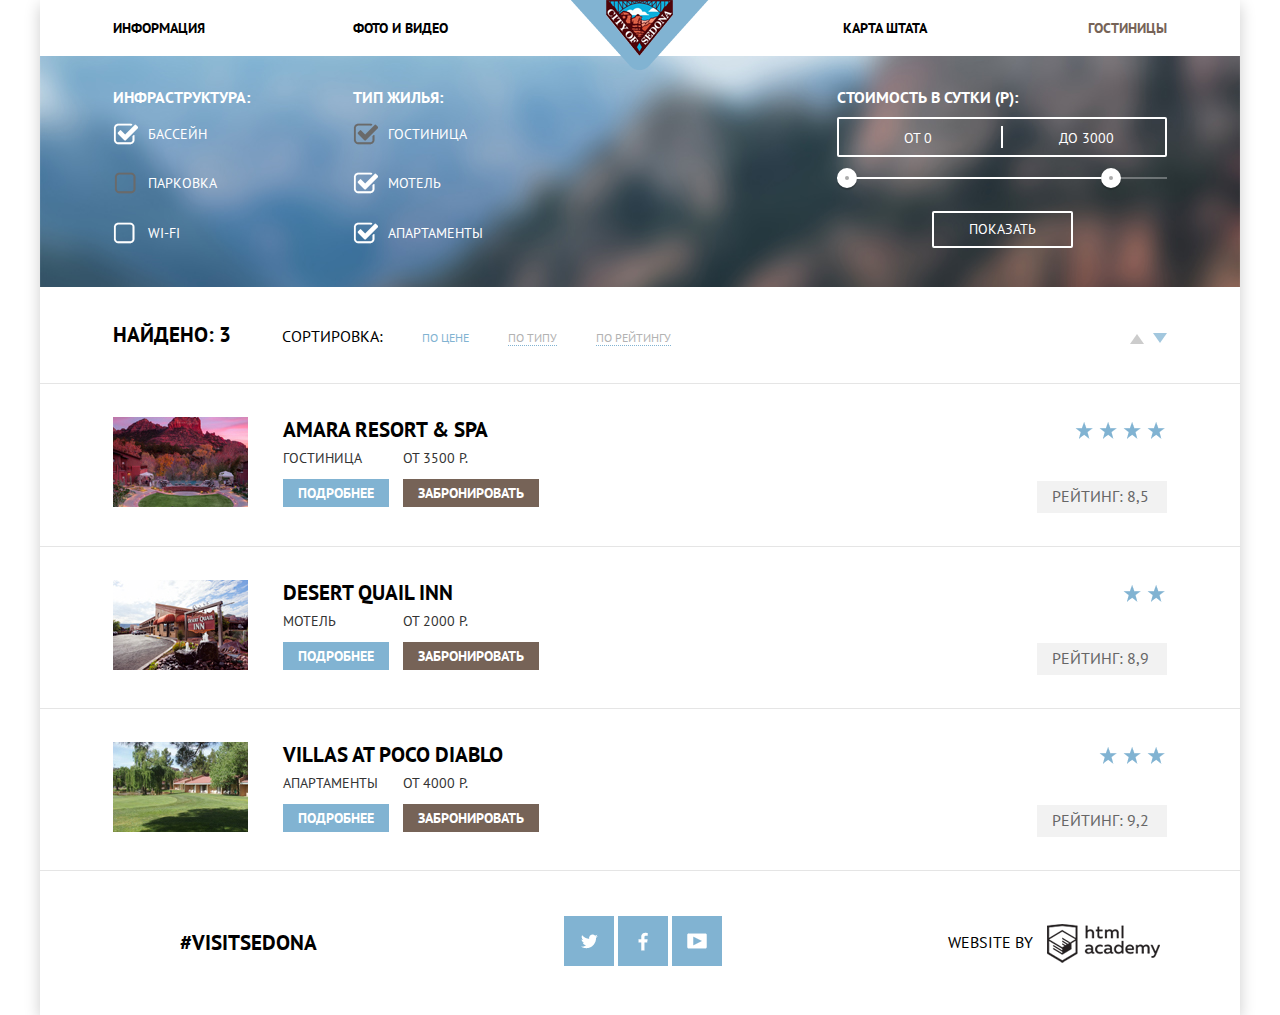
==== commit b5c1332b: "Изменения согласно рекомендациям наставника" ====
--- a/hotels.html
+++ b/hotels.html
@@ -75,13 +75,11 @@
               </label>
             </div>
             <div class="slider">
-
               <div class="rail">
                 <div class="bar"></div>
               </div>
               <div class="circle min"></div>
               <div class="circle max"></div>
-
             </div>
             <button class="btn-transparent" type="submit">Показать</button>
           </div>
@@ -107,9 +105,7 @@
               <div class="up"></div>
             </li>
           </ul>
-
         </div>
-
       </div>
 
 
@@ -232,7 +228,6 @@
       <div class="fot-block dev-team">
         <span class="web-by">Website by</span>
         <a href="https://htmlacademy.ru/">
-
           <div class="academy-logo"></div>
         </a>
       </div>
--- a/css/style.css
+++ b/css/style.css
@@ -4,7 +4,7 @@
 h3 {
   color: #000;
   text-transform: uppercase;
-  font-family: 'PT Sans', "Helvetica", "Arial", sans-serif;
+  font-family: "PT Sans", "Helvetica", "Arial", sans-serif;
 }
 
 ul {
@@ -18,12 +18,12 @@
 .page-maincontainer {
   width: 1200px;
   margin: 0 auto;
+  box-shadow: 0 5px 15px rgba(0, 1, 1, 0.2);
 }
 
 header {
   background: #ffffff;
   position: relative;
-  h
 }
 
 .navigation ul {
@@ -98,6 +98,7 @@
 
 
 /*Оформление основного блока*/
+
 
 .sedona-bg {
   position: relative;
@@ -186,19 +187,19 @@
 .app-block h2::before {
   width: 75px;
   height: 72px;
-  background-image: url(../img/house.png);
+  background-image: url("../img/house.png");
 }
 
 .food-block h2::before {
   width: 74px;
   height: 70px;
-  background-image: url(../img/burger.png);
+  background-image: url("../img/burger.png");
 }
 
 .memento-block h2::before {
   width: 64px;
   height: 76px;
-  background-image: url(../img/souvenir.png);
+  background-image: url("../img/souvenir.png");
 }
 
 .memento-block h2 {
@@ -355,13 +356,13 @@
 }
 
 @keyframes bounce-up {
-  0%   {
+  0% {
     transform: translateY(2000px);
   }
-  70%  {
+  70% {
     transform: translateY(20px);
   }
-  90%  {
+  90% {
     transform: translateY(5px);
   }
   100% {
@@ -406,7 +407,7 @@
 
 button,
 input {
-  font-family: 'PT Sans', "Helvetica", "Arial", sans-serif;
+  font-family: "PT Sans", "Helvetica", "Arial", sans-serif;
   padding: 0;
   margin: 0;
 }
@@ -414,50 +415,31 @@
 .arrival input[type=number],
 .departure input[type=number] {
   float: right;
-  width: 290px;
+  width: 330px;
   height: 35px;
   font-weight: bold;
   color: #000;
   background-color: #f2f2f2;
   background-image: url("../img/calendar-sprite.png");
   background-repeat: no-repeat;
+  background-position: right -4px;
   border: none;
   padding-left: 15px;
 }
 
 .arrival input[type=number]:hover,
 .departure input[type=number]:hover {
-  background: #ebebeb;
+  background-color: #ebebeb;
+  background-position: right -88px;
 }
 
 .arrival input[type=number]:focus,
 .departure input[type=number]:focus {
   background: #ffffff;
+  background-position: right -42px;
   outline: none;
   border: 1px solid #e5e5e5;
 }
-
-
-/*.calendar {
-  float: right;
-  width: 25px;
-  height: 35px;
-  background-color: #f2f2f2;
-  background-image: url("../img/calendar-sprite.png");
-  background-repeat: no-repeat;
-  background-position: -5px -5px;
-  padding-right: 12px;
-}
-
-.calendar:hover {
-    background-image: url("../img/calendar-sprite.png");
-    background-position: -67px -5px;
-}
-
-.calendar:active {
-    background-position: -36px -5px;
-}
-*/
 
 input[type=number]::-webkit-input-placeholder {
   color: #000;
@@ -581,8 +563,6 @@
   background: #5496bd;
   color: #6ca5c6;
 }
-
-
 
 
 /*Подвал*/
@@ -1043,7 +1023,6 @@
 }
 
 .hotel-info a {
-  color: #000;
   text-decoration: none;
   font-size: 14px;
   line-height: 21px;
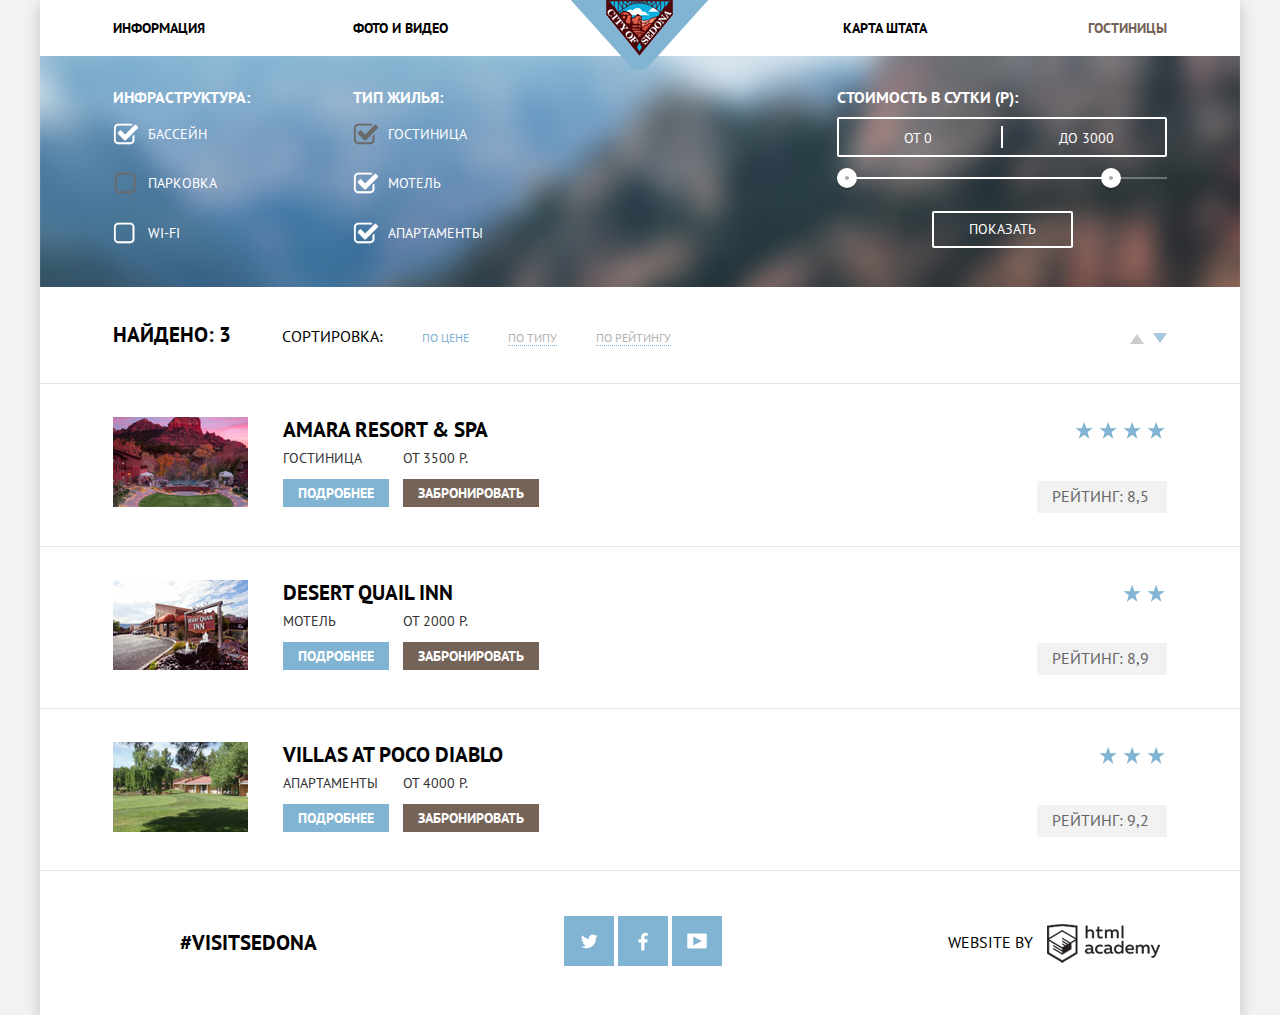
==== commit d5552063: "Правки кода" ====
--- a/hotels.html
+++ b/hotels.html
@@ -227,7 +227,7 @@
       </div>
       <div class="fot-block dev-team">
         <span class="web-by">Website by</span>
-        <a href="https://htmlacademy.ru/">
+        <a href="https://htmlacademy.ru/" target="_blank">
           <div class="academy-logo"></div>
         </a>
       </div>
--- a/css/style.css
+++ b/css/style.css
@@ -5,6 +5,7 @@
   color: #000;
   text-transform: uppercase;
   font-family: "PT Sans", "Helvetica", "Arial", sans-serif;
+  background-color: #f2f2f2;
 }
 
 ul {
@@ -99,6 +100,9 @@
 
 /*Оформление основного блока*/
 
+main {
+  background-color: #ffffff;
+}
 
 .sedona-bg {
   position: relative;
@@ -132,6 +136,7 @@
   width: 500px;
   margin: 0 auto;
   margin-bottom: 20px;
+  background-color: #ffffff;
 }
 
 .container p {
@@ -172,6 +177,7 @@
   margin: 0 auto;
   margin-top: 50px;
   margin-bottom: 25px;
+  background-color: inherit;
 }
 
 .app-block h2::before,
@@ -320,6 +326,7 @@
 .search-form h2 {
   font-size: 30px;
   line-height: 24px;
+  background-color: inherit;
 }
 
 .search-form p {
@@ -435,10 +442,9 @@
 
 .arrival input[type=number]:focus,
 .departure input[type=number]:focus {
-  background: #ffffff;
-  background-position: right -42px;
-  outline: none;
-  border: 1px solid #e5e5e5;
+  background-color: #ffffff;
+  background-position: right -46px;
+  outline: 1px solid #e5e5e5;
 }
 
 input[type=number]::-webkit-input-placeholder {
@@ -569,6 +575,7 @@
 
 footer {
   position: relative;
+  background-color: #ffffff;
 }
 
 .pos-block {
@@ -675,7 +682,7 @@
 
 .search-hotel {
   width: 100%;
-  background: #000 url("../img/hotels-bgn.jpg") no-repeat;
+  background: #669ec0 url("../img/hotels-bgn.jpg") no-repeat;
   color: #fff;
   padding-top: 15px;
   padding-bottom: 15px;
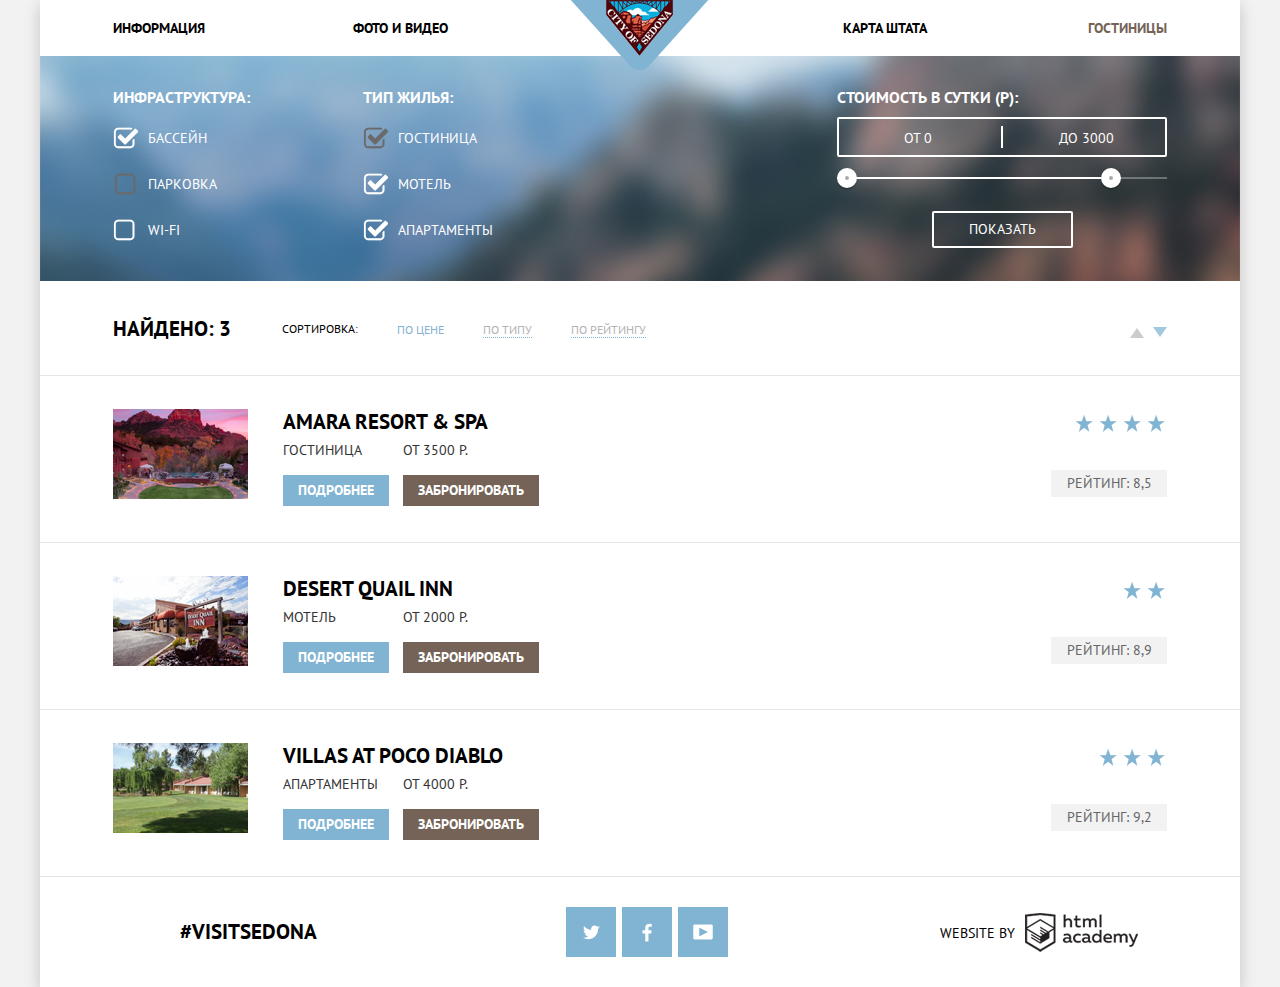
==== commit 74c2d7f8: "Правки проекта" ====
--- a/hotels.html
+++ b/hotels.html
@@ -6,7 +6,7 @@
   <title>Гостиницы</title>
   <link href="https://fonts.googleapis.com/css?family=Open+Sans|PT+Sans" rel="stylesheet">
   <link rel="stylesheet" href="css/normalize.css">
-  <link rel="stylesheet" href="css/style.css">
+  <link rel="stylesheet" href="css/min-style.css">
 </head>
 
 <body>
@@ -29,7 +29,7 @@
         </ul>
       </div>
       <div class="top-logo">
-        <a href="index.html" title="Sedona">
+        <a href="#" title="Sedona">
           <img src="img/top-logo.png" width="138" height="70" alt="Sedona">
         </a>
       </div>
@@ -37,30 +37,30 @@
 
     <main>
       <div class="search-hotel clearfix">
-        <form action="#" method="post">
+        <form action="#" method="post" class="clearfix">
           <div class="inf-block">
             <p>Инфраструктура:</p>
             <label for="pool">
               <input type="checkbox" name="pool" id="pool" checked><span class="indicator"></span>Бассейн</label>
-            <br>
+           
             <label for="parking">
               <input type="checkbox" name="parking" id="parking" disabled><span class="indicator"></span>Парковка</label>
-            <br>
+          
             <label for="wi-fi">
               <input type="checkbox" name="wifi" id="wi-fi"><span class="indicator"></span>Wi-fi</label>
-            <br>
+          
           </div>
           <div class="residence-block">
             <p>Тип жилья:</p>
             <label for="hotel">
               <input type="checkbox" name="hotel" id="hotel" checked disabled><span class="indicator"></span>Гостиница</label>
-            <br>
+           
             <label for="motel">
               <input type="checkbox" name="motel" id="motel" checked><span class="indicator"></span>Мотель</label>
-            <br>
+            
             <label for="aparts">
               <input type="checkbox" name="aparts" id="aparts" checked><span class="indicator"></span>Апартаменты</label>
-            <br>
+          
           </div>
           <div class="right-part">
             <div class="price-for-day">
@@ -90,7 +90,7 @@
         <div class="sorted">
           <ul>
             <li class="finded">Найдено: 3</li>
-            <li>Сортировка:</li>
+            <li class="sorting">Сортировка:</li>
             <li>
               <a class="chosen-one" href="#">По цене</a>
             </li>
--- a/css/min-style.css
+++ b/css/min-style.css
@@ -0,0 +1 @@
+body,h1,h2,h3{color:#000;text-transform:uppercase;font-family:"PT Sans","Helvetica","Arial",sans-serif;background-color:#f2f2f2}ul{padding:0;margin:0}.page-maincontainer{width:1200px;margin:0 auto;box-shadow:0 5px 15px rgba(0,1,1,0.2)}header{background:#fff;position:relative}.navigation ul{padding:0;margin:0}.navigation li{list-style:none;display:inline-block;padding-top:15px;padding-bottom:15px;vertical-align:middle}.navigation li:nth-child(1),.navigation li:nth-child(2){width:240px;float:left;text-align:left}.navigation li:nth-child(3),.navigation li:nth-child(4){width:240px;float:right;text-align:right}.navigation li:first-child{margin-left:73px}.navigation li:nth-child(3){margin-right:73px}.navigation a{font-size:14px;line-height:26px;color:#000;text-decoration:none;font-weight:700}.navigation a:hover{color:#81b3d2}.navigation a:active{color:#b2b2b2}.navigation .act-nav{color:#766357}.navigation .act-nav:hover{color:#604e43}.navigation .act-nav:active{color:#d6d0cc}header .top-logo{position:absolute;top:0;left:50%;margin-left:-69px;z-index:2}main{background-color:#fff}.sedona-bg{position:relative;width:100%}.sedona-bg .main-bg{width:100%;height:505px}.sedona-bg .white-mask{position:absolute;bottom:0;width:100%;height:57px;z-index:23}.container{width:100%;text-align:center;margin-top:55px;margin-bottom:50px}.container h1{font-size:21px;line-height:26px;width:500px;margin:0 auto;margin-bottom:28px;background-color:#fff;padding-top:5px}.container p{font-size:14px;line-height:26px}.row{width:100%}.clearfix::after{content:"";display:table;clear:both}.block{width:33.33%;float:left;text-align:center;min-height:256px}.city-block{width:33.33%;float:left;text-align:center;background-color:#81b3d2;color:#fff;min-height:256px}.block h2{width:150px;font-size:21px;line-height:21px;margin:0 auto;margin-top:50px;margin-bottom:25px;background-color:inherit}.app-block h2::before,.food-block h2::before,.memento-block h2::before{content:'';display:block;margin:0 auto;margin-bottom:25px;vertical-align:middle}.app-block h2::before{width:75px;height:72px;background-image:url(../img/house.png)}.food-block h2::before{width:74px;height:70px;background-image:url(../img/burger.png)}.memento-block h2::before{width:64px;height:76px;background-image:url(../img/souvenir.png)}.memento-block h2{margin-top:42px}.app-block{margin-bottom:74px}.city-block h2{color:#fff;margin-top:50px}.block .reason{margin-bottom:25px;font-size:14px;line-height:21px}.reason .res-number{position:relative;display:inline;margin:0;padding:0 5px}.reason .res-number::before,.reason .res-number::after{content:'';position:absolute;top:50%;height:2px;width:10px;background-color:#fff}.reason .res-number::before{right:100%}.reason .res-number::after{left:100%}.reason-3 .res-number::after,.reason-3 .res-number::before{background-color:#000}.reason-4 .res-number::after,.reason-4 .res-number::before{background-color:#000}.reason-5 .res-number::after,.reason-5 .res-number::before{background-color:#000}.block p{width:330px;font-size:14px;line-height:21px;margin:0 auto}.city-pic{float:right;width:66.67%;height:256px}.bridge-pic{float:left;width:66.66%;height:256px}.devil-block{width:33.33%;float:right;background-color:#81b3d2;color:#fff;min-height:256px}.devil-block h2{width:160px;color:#fff}.reason-3 p{width:220px}.reason-4 p{width:270px}.food-block p{width:295px}.block-gray{background-color:#eee}.search-form{text-align:center;margin-top:40px}.search-form h2{font-size:30px;line-height:24px;background-color:inherit}.search-form p{font-size:14px;line-height:24px;margin-bottom:37px}.form{position:relative;width:576px;margin:0 auto}.search-btn{display:block;width:100%;text-decoration:none;font-size:21px;line-height:26px;background:#766357;font-weight:700;color:#fff;padding-top:25px;padding-bottom:25px}.true-form{position:absolute;display:none;width:100%;background-color:#fff;box-shadow:0 7px 15px rgba(0,1,1,0.15)}@keyframes bounce-up{0%{transform:translateY(2000px)}70%{transform:translateY(20px)}90%{transform:translateY(5px)}100%{transform:translateY(0)}}.show-up{display:block;top:76px;animation:bounce-up .75s}.true-form form{display:block;width:460px;margin:0 auto;padding-top:55px;padding-bottom:55px}.arrival,.departure,.type-blck{position:relative;display:inline-block;width:100%;margin:0;padding:0;font-size:14px;line-height:26px;font-weight:700;margin-bottom:30px;vertical-align:middle}.arrival label,.departure label{float:left;width:101px;margin-top:5px}button,input{font-family:"PT Sans","Helvetica","Arial",sans-serif;padding:0;margin:0}.arrival input[type=text],.departure input[type=text]{float:right;width:330px;height:35px;font-weight:700;color:#000;background-color:#f2f2f2;border:none;padding-left:15px}.arrival input[type=text]:hover,.departure input[type=text]:hover{background-color:#ebebeb}.arrival input[type=text]:focus,.departure input[type=text]:focus{background-color:#fff;outline:1px solid #e5e5e5}.calendar{position:absolute;top:1px;right:0;width:41px;height:33px;background-image:url(../img/calendar-sprite.png);background-repeat:no-repeat;background-position:right -4px;cursor:pointer}.calendar:hover{background-position:right -46px}.calendar:active{background-position:right -88px}input[type=text]::-webkit-input-placeholder{color:#000;font-weight:700}input::-webkit-outer-spin-button,input::-webkit-inner-spin-button{-webkit-appearance:none;margin:0}input[type='number']{-moz-appearance:textfield}.type-blck{width:100%}.left-type,.right-type{width:230px}.left-type{float:left}.right-type{float:right}.left-type label{width:80px;float:left;margin-top:5px}.left-type .number-block{margin-left:35px}.right-type label{float:left;width:80px;margin-top:5px;margin-left:20px}.right-type .number-block{margin-left:15px;float:right}.minus,.plus{width:30px;font-size:20px;line-height:26px;font-weight:700;color:#a9a9a9;cursor:pointer;border:none;background-color:#f2f2f2;height:35px}.minus:hover,.plus:hover{color:#000}.minus:active,.plus:active{color:#81b3d2}.minus:focus,.plus:focus{outline:none}.type-blck .number-block{display:inline-block;width:115px;height:35px;background-color:#f2f2f2;vertical-align:middle}.number-block input[type=number]{width:30px;height:35px;border:none;background-color:#f2f2f2;text-align:center;vertical-align:top;outline:none}input[type=submit]{display:block;width:100%;font-size:21px;line-height:26px;font-weight:700;background-color:#81b3d2;color:#fff;border:none;padding-top:17px;padding-bottom:17px;text-transform:uppercase;cursor:pointer;margin-top:30px}input[type=submit]:hover{background:#669ec0}input[type=submit]:active{background:#5496bd;color:#6ca5c6}footer{position:relative;background-color:#fff;font-size:0}.pos-block{position:absolute;top:-110px;background-color:#fdfdfd;opacity:.9;width:100%}.fot-block{width:240px;display:inline-block;vertical-align:middle;margin:0 auto;padding-top:30px;padding-bottom:30px;margin-left:140px}.visit a{font-size:21px;line-height:26px;font-weight:700;color:#000;text-decoration:none}.fot-block .soc-btn{display:inline-block;vertical-align:middle;margin-left:6px}.social a{display:block;width:50px;height:50px;background-color:#81b3d2}.social a:hover{background-color:#669ec0}.social a:active{background-color:#5496bd}.soc-bcg{display:block;width:50px;height:50px}.soc-bcg:active{opacity:.5}.twit{background-image:url(../img/tw-icon.png);background-repeat:no-repeat;background-position:50% 50%}.face{background-image:url(../img/face-icon.png);background-repeat:no-repeat;background-position:50% 50%}.you{background-image:url(../img/you-icon.png);background-repeat:no-repeat;background-position:50% 50%}.dev-team .web-by{font-size:14px;line-height:26px;vertical-align:middle}.dev-team .academy-logo{display:inline-block;width:113px;height:39px;background-image:url(../img/academy-sprite.png);background-repeat:no-repeat;background-position:-5px -5px;vertical-align:middle;margin-left:10px}.dev-team .academy-logo:hover{background-image:url(../img/academy-sprite.png);background-repeat:no-repeat;background-position:-128px -5px}.dev-team .academy-logo:active{background-image:url(../img/academy-sprite.png);background-repeat:no-repeat;background-position:-5px -54px}.search-hotel{width:100%;background:#669ec0 url(../img/hotels-bgn.jpg) no-repeat;color:#fff;padding-top:15px;padding-bottom:15px}.search-hotel .inf-block,.search-hotel .residence-block{float:left;width:160px;margin-left:73px}.search-hotel p{font-size:16px;line-height:21px;font-weight:700;margin-bottom:20px}.search-hotel label{font-size:14px;line-height:21px}.inf-block label,.residence-block label{position:relative;display:block;width:150px;margin-bottom:25px;padding-left:35px}.search-hotel .residence-block{margin-left:90px}.search-hotel input[type=checkbox]{display:none}input[type=checkbox]+.indicator::before{content:'';position:absolute;left:0;top:-1px;width:25px;height:25px;background-image:url(../img/box.png);background-repeat:no-repeat;background-position:-5px -5px}input[type=checkbox]+.indicator:hover::before{background-image:url(../img/box.png);background-position:-37px -5px}input[type=checkbox]:disabled +.indicator::before{background-image:url(../img/box.png);background-position:-68px -5px}input[type=checkbox]:checked +.indicator::before{background-image:url(../img/box-checked.png);background-position:-5px -5px}input[type=checkbox]:checked +.indicator:hover::before{background-image:url(../img/box-checked.png);background-position:-77px -5px}input[type=checkbox]:checked:disabled +.indicator::before{background-image:url(../img/box-checked.png);background-position:-41px -5px}.right-part{float:right;width:330px;margin-right:73px}.price-for-day p{font-size:16px;line-height:21px;font-weight:600;margin-bottom:9px}.from-to{position:relative;height:36px;margin-bottom:20px;font-size:0;border:2px solid #fff;border-radius:2px}.from-to::after{content:'';position:absolute;width:2px;height:22px;background-color:#fff;top:50%;left:50%;transform:translate(-50%,-50%)}.from-to label{display:inline-block;font-size:14px;line-height:38px;vertical-align:top;cursor:pointer;width:90px;padding-left:65px}.from-to input{width:50px;vertical-align:middle;color:inherit;background:none;border:none;outline:none;margin:0;padding-bottom:3px}.slider{position:relative;margin-bottom:32px}.slider .rail{height:2px;background-color:rgba(255,255,255,0.3)}.slider .bar{width:80%;height:2px;background-color:#fff}.circle{position:absolute;top:-9px;width:4px;height:4px;background:#ababab;border:8px solid #fff;border-radius:50%;box-shadow:0 2px 1px 0 rgba(0,1,1,0.2);cursor:pointer}.circle:hover{background:#1e5081}.min{left:0}.max{left:80%}.btn-transparent{display:block;margin:0 auto;padding:6px 35px;font-size:14px;line-height:21px;color:#fff;text-transform:uppercase;background:transparent;border:2px solid #fff;border-radius:2px;outline:none;cursor:pointer}.btn-transparent:hover{color:#000;background:#fff}.search-filter{width:100%;margin-top:35px;padding-bottom:33px;border-bottom:1px solid #e5e5e5}.search-filter li{display:inline-block;vertical-align:middle;margin:0}.search-filter ul{margin-left:73px;margin-right:73px}.search-filter .finded{width:135px;font-size:21px;line-height:26px;margin-right:30px;font-weight:700}.search-filter .sorting{font-size:12px;line-height:18px;color:#000}.search-filter .sorted{width:100%}.sorted a{font-size:12px;line-height:18px;text-decoration:none;color:#b2b2b2;margin-left:35px;border-bottom:1px dotted #81b3d2}.sorted a:hover{color:#81b3d2}.sorted a:active{color:#000;border-bottom:none}.sorted .chosen-one{border-bottom:none;color:#81b3d2}.switchers{float:right;width:100px;text-align:right}.switchers .down{display:inline-block;width:0;height:0;margin-top:5px;border:7px solid transparent;border-bottom:10px solid #ccc;vertical-align:top;cursor:pointer}.switchers .down:hover{border:7px solid transparent;border-bottom:10px solid #000}.switchers .down:active{border:7px solid transparent;border-bottom:10px solid #81b3d2}.switchers .up{display:inline-block;width:0;height:0;margin-top:11px;margin-left:5px;border:7px solid transparent;border-top:10px solid #a2c7de;vertical-align:top;cursor:pointer}.search-result{padding:0;margin:0}.search-result li{list-style:none;padding:33px 73px;border-bottom:1px solid #e5e5e5}.search-result .search-row{max-height:90px}li .hotel-img{float:left}li .hotel-info{float:left}li .hotel-rate{float:right}.hotel-info{width:330px;height:100px;margin-left:35px}.hotel-info .hotel-name{font-size:21px;line-height:26px;font-weight:700;margin-bottom:5px}.hotel-info .half-block{width:120px;float:left}.hotel-info .half-block-2{width:150px;float:right;margin-right:60px}.hotel-info a{display:inline-block;text-decoration:none;font-size:14px;line-height:21px;font-weight:700;vertical-align:middle;color:#fff;padding:5px 15px}.hotel-info .type-app,.hotel-info .price{display:block;width:110px;font-size:14px;line-height:21px;color:#333;margin-bottom:14px}.hotel-info .more{background:#81b3d2}.hotel-info .reserv{background:#766357}.hotel-info .hotel-name:hover{color:#81b3d2}.hotel-info .hotel-name:active{color:#b2b2b2}.hotel-info .more:hover{background:#669ec0}.hotel-info .more:active{color:#88b6d1;background:#5496bd}.hotel-info .reserv:hover{background:#604e43}.hotel-info .reserv:active{color:#81746d;background:#503e33}.stars ul{float:right;width:100px;padding:0;margin:0;margin-top:5px;text-align:right;margin-bottom:35px}.stars li{display:inline-block;list-style:none;padding:0;margin:0;border:none;vertical-align:middle}.star{width:20px;height:20px;background-image:url(../img/star.png);background-repeat:no-repeat}.raiting{display:inline-block;vertical-align:top;width:100px;font-size:14px;line-height:21px;padding:3px 8px;background-color:#f2f2f2;color:#666;text-align:center}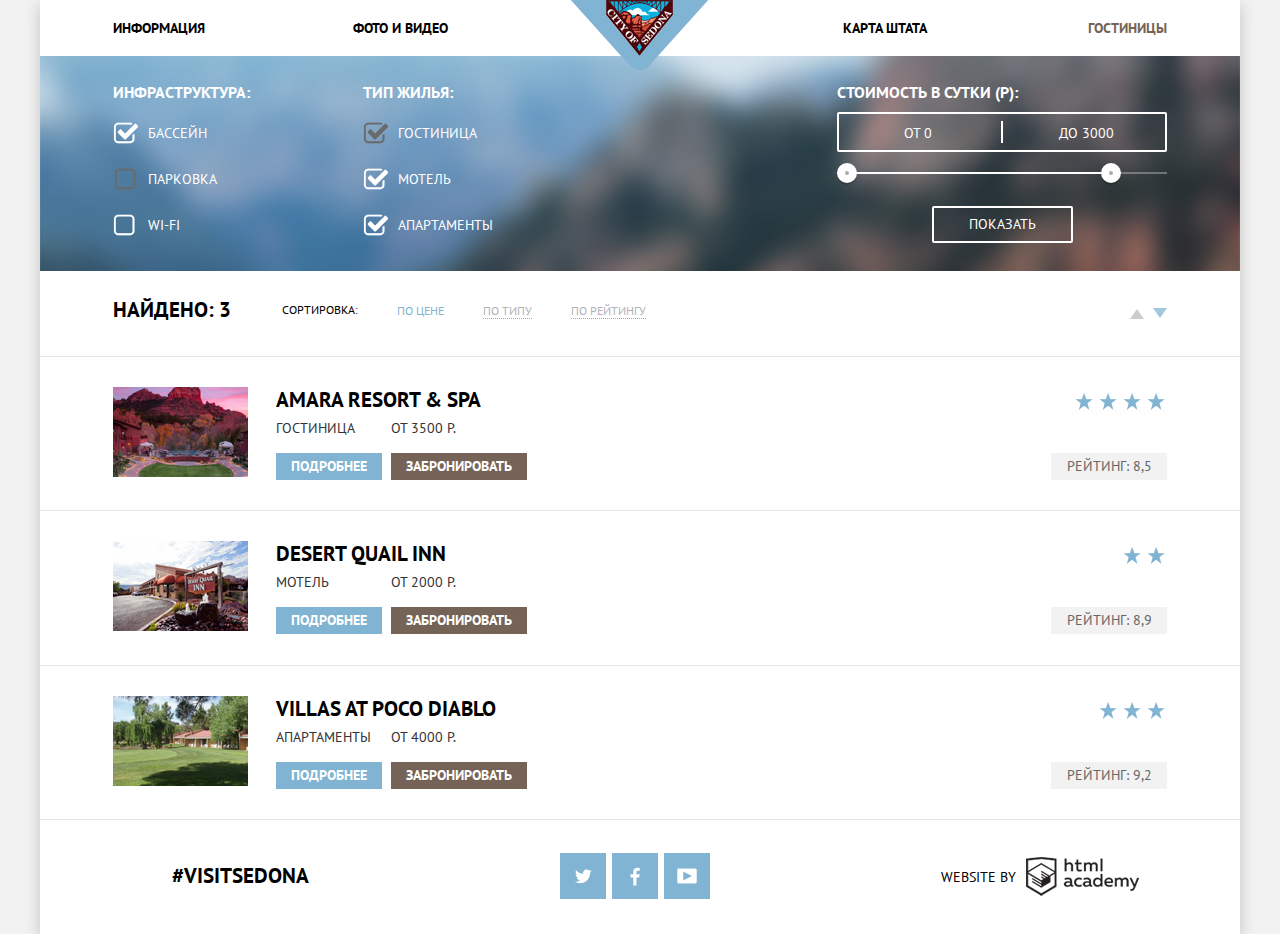
==== commit b897e3e9: "Правки по проекту" ====
--- a/hotels.html
+++ b/hotels.html
@@ -29,7 +29,7 @@
         </ul>
       </div>
       <div class="top-logo">
-        <a href="#" title="Sedona">
+        <a href="index.html" title="Sedona">
           <img src="img/top-logo.png" width="138" height="70" alt="Sedona">
         </a>
       </div>
--- a/css/min-style.css
+++ b/css/min-style.css
@@ -1 +1 @@
-body,h1,h2,h3{color:#000;text-transform:uppercase;font-family:"PT Sans","Helvetica","Arial",sans-serif;background-color:#f2f2f2}ul{padding:0;margin:0}.page-maincontainer{width:1200px;margin:0 auto;box-shadow:0 5px 15px rgba(0,1,1,0.2)}header{background:#fff;position:relative}.navigation ul{padding:0;margin:0}.navigation li{list-style:none;display:inline-block;padding-top:15px;padding-bottom:15px;vertical-align:middle}.navigation li:nth-child(1),.navigation li:nth-child(2){width:240px;float:left;text-align:left}.navigation li:nth-child(3),.navigation li:nth-child(4){width:240px;float:right;text-align:right}.navigation li:first-child{margin-left:73px}.navigation li:nth-child(3){margin-right:73px}.navigation a{font-size:14px;line-height:26px;color:#000;text-decoration:none;font-weight:700}.navigation a:hover{color:#81b3d2}.navigation a:active{color:#b2b2b2}.navigation .act-nav{color:#766357}.navigation .act-nav:hover{color:#604e43}.navigation .act-nav:active{color:#d6d0cc}header .top-logo{position:absolute;top:0;left:50%;margin-left:-69px;z-index:2}main{background-color:#fff}.sedona-bg{position:relative;width:100%}.sedona-bg .main-bg{width:100%;height:505px}.sedona-bg .white-mask{position:absolute;bottom:0;width:100%;height:57px;z-index:23}.container{width:100%;text-align:center;margin-top:55px;margin-bottom:50px}.container h1{font-size:21px;line-height:26px;width:500px;margin:0 auto;margin-bottom:28px;background-color:#fff;padding-top:5px}.container p{font-size:14px;line-height:26px}.row{width:100%}.clearfix::after{content:"";display:table;clear:both}.block{width:33.33%;float:left;text-align:center;min-height:256px}.city-block{width:33.33%;float:left;text-align:center;background-color:#81b3d2;color:#fff;min-height:256px}.block h2{width:150px;font-size:21px;line-height:21px;margin:0 auto;margin-top:50px;margin-bottom:25px;background-color:inherit}.app-block h2::before,.food-block h2::before,.memento-block h2::before{content:'';display:block;margin:0 auto;margin-bottom:25px;vertical-align:middle}.app-block h2::before{width:75px;height:72px;background-image:url(../img/house.png)}.food-block h2::before{width:74px;height:70px;background-image:url(../img/burger.png)}.memento-block h2::before{width:64px;height:76px;background-image:url(../img/souvenir.png)}.memento-block h2{margin-top:42px}.app-block{margin-bottom:74px}.city-block h2{color:#fff;margin-top:50px}.block .reason{margin-bottom:25px;font-size:14px;line-height:21px}.reason .res-number{position:relative;display:inline;margin:0;padding:0 5px}.reason .res-number::before,.reason .res-number::after{content:'';position:absolute;top:50%;height:2px;width:10px;background-color:#fff}.reason .res-number::before{right:100%}.reason .res-number::after{left:100%}.reason-3 .res-number::after,.reason-3 .res-number::before{background-color:#000}.reason-4 .res-number::after,.reason-4 .res-number::before{background-color:#000}.reason-5 .res-number::after,.reason-5 .res-number::before{background-color:#000}.block p{width:330px;font-size:14px;line-height:21px;margin:0 auto}.city-pic{float:right;width:66.67%;height:256px}.bridge-pic{float:left;width:66.66%;height:256px}.devil-block{width:33.33%;float:right;background-color:#81b3d2;color:#fff;min-height:256px}.devil-block h2{width:160px;color:#fff}.reason-3 p{width:220px}.reason-4 p{width:270px}.food-block p{width:295px}.block-gray{background-color:#eee}.search-form{text-align:center;margin-top:40px}.search-form h2{font-size:30px;line-height:24px;background-color:inherit}.search-form p{font-size:14px;line-height:24px;margin-bottom:37px}.form{position:relative;width:576px;margin:0 auto}.search-btn{display:block;width:100%;text-decoration:none;font-size:21px;line-height:26px;background:#766357;font-weight:700;color:#fff;padding-top:25px;padding-bottom:25px}.true-form{position:absolute;display:none;width:100%;background-color:#fff;box-shadow:0 7px 15px rgba(0,1,1,0.15)}@keyframes bounce-up{0%{transform:translateY(2000px)}70%{transform:translateY(20px)}90%{transform:translateY(5px)}100%{transform:translateY(0)}}.show-up{display:block;top:76px;animation:bounce-up .75s}.true-form form{display:block;width:460px;margin:0 auto;padding-top:55px;padding-bottom:55px}.arrival,.departure,.type-blck{position:relative;display:inline-block;width:100%;margin:0;padding:0;font-size:14px;line-height:26px;font-weight:700;margin-bottom:30px;vertical-align:middle}.arrival label,.departure label{float:left;width:101px;margin-top:5px}button,input{font-family:"PT Sans","Helvetica","Arial",sans-serif;padding:0;margin:0}.arrival input[type=text],.departure input[type=text]{float:right;width:330px;height:35px;font-weight:700;color:#000;background-color:#f2f2f2;border:none;padding-left:15px}.arrival input[type=text]:hover,.departure input[type=text]:hover{background-color:#ebebeb}.arrival input[type=text]:focus,.departure input[type=text]:focus{background-color:#fff;outline:1px solid #e5e5e5}.calendar{position:absolute;top:1px;right:0;width:41px;height:33px;background-image:url(../img/calendar-sprite.png);background-repeat:no-repeat;background-position:right -4px;cursor:pointer}.calendar:hover{background-position:right -46px}.calendar:active{background-position:right -88px}input[type=text]::-webkit-input-placeholder{color:#000;font-weight:700}input::-webkit-outer-spin-button,input::-webkit-inner-spin-button{-webkit-appearance:none;margin:0}input[type='number']{-moz-appearance:textfield}.type-blck{width:100%}.left-type,.right-type{width:230px}.left-type{float:left}.right-type{float:right}.left-type label{width:80px;float:left;margin-top:5px}.left-type .number-block{margin-left:35px}.right-type label{float:left;width:80px;margin-top:5px;margin-left:20px}.right-type .number-block{margin-left:15px;float:right}.minus,.plus{width:30px;font-size:20px;line-height:26px;font-weight:700;color:#a9a9a9;cursor:pointer;border:none;background-color:#f2f2f2;height:35px}.minus:hover,.plus:hover{color:#000}.minus:active,.plus:active{color:#81b3d2}.minus:focus,.plus:focus{outline:none}.type-blck .number-block{display:inline-block;width:115px;height:35px;background-color:#f2f2f2;vertical-align:middle}.number-block input[type=number]{width:30px;height:35px;border:none;background-color:#f2f2f2;text-align:center;vertical-align:top;outline:none}input[type=submit]{display:block;width:100%;font-size:21px;line-height:26px;font-weight:700;background-color:#81b3d2;color:#fff;border:none;padding-top:17px;padding-bottom:17px;text-transform:uppercase;cursor:pointer;margin-top:30px}input[type=submit]:hover{background:#669ec0}input[type=submit]:active{background:#5496bd;color:#6ca5c6}footer{position:relative;background-color:#fff;font-size:0}.pos-block{position:absolute;top:-110px;background-color:#fdfdfd;opacity:.9;width:100%}.fot-block{width:240px;display:inline-block;vertical-align:middle;margin:0 auto;padding-top:30px;padding-bottom:30px;margin-left:140px}.visit a{font-size:21px;line-height:26px;font-weight:700;color:#000;text-decoration:none}.fot-block .soc-btn{display:inline-block;vertical-align:middle;margin-left:6px}.social a{display:block;width:50px;height:50px;background-color:#81b3d2}.social a:hover{background-color:#669ec0}.social a:active{background-color:#5496bd}.soc-bcg{display:block;width:50px;height:50px}.soc-bcg:active{opacity:.5}.twit{background-image:url(../img/tw-icon.png);background-repeat:no-repeat;background-position:50% 50%}.face{background-image:url(../img/face-icon.png);background-repeat:no-repeat;background-position:50% 50%}.you{background-image:url(../img/you-icon.png);background-repeat:no-repeat;background-position:50% 50%}.dev-team .web-by{font-size:14px;line-height:26px;vertical-align:middle}.dev-team .academy-logo{display:inline-block;width:113px;height:39px;background-image:url(../img/academy-sprite.png);background-repeat:no-repeat;background-position:-5px -5px;vertical-align:middle;margin-left:10px}.dev-team .academy-logo:hover{background-image:url(../img/academy-sprite.png);background-repeat:no-repeat;background-position:-128px -5px}.dev-team .academy-logo:active{background-image:url(../img/academy-sprite.png);background-repeat:no-repeat;background-position:-5px -54px}.search-hotel{width:100%;background:#669ec0 url(../img/hotels-bgn.jpg) no-repeat;color:#fff;padding-top:15px;padding-bottom:15px}.search-hotel .inf-block,.search-hotel .residence-block{float:left;width:160px;margin-left:73px}.search-hotel p{font-size:16px;line-height:21px;font-weight:700;margin-bottom:20px}.search-hotel label{font-size:14px;line-height:21px}.inf-block label,.residence-block label{position:relative;display:block;width:150px;margin-bottom:25px;padding-left:35px}.search-hotel .residence-block{margin-left:90px}.search-hotel input[type=checkbox]{display:none}input[type=checkbox]+.indicator::before{content:'';position:absolute;left:0;top:-1px;width:25px;height:25px;background-image:url(../img/box.png);background-repeat:no-repeat;background-position:-5px -5px}input[type=checkbox]+.indicator:hover::before{background-image:url(../img/box.png);background-position:-37px -5px}input[type=checkbox]:disabled +.indicator::before{background-image:url(../img/box.png);background-position:-68px -5px}input[type=checkbox]:checked +.indicator::before{background-image:url(../img/box-checked.png);background-position:-5px -5px}input[type=checkbox]:checked +.indicator:hover::before{background-image:url(../img/box-checked.png);background-position:-77px -5px}input[type=checkbox]:checked:disabled +.indicator::before{background-image:url(../img/box-checked.png);background-position:-41px -5px}.right-part{float:right;width:330px;margin-right:73px}.price-for-day p{font-size:16px;line-height:21px;font-weight:600;margin-bottom:9px}.from-to{position:relative;height:36px;margin-bottom:20px;font-size:0;border:2px solid #fff;border-radius:2px}.from-to::after{content:'';position:absolute;width:2px;height:22px;background-color:#fff;top:50%;left:50%;transform:translate(-50%,-50%)}.from-to label{display:inline-block;font-size:14px;line-height:38px;vertical-align:top;cursor:pointer;width:90px;padding-left:65px}.from-to input{width:50px;vertical-align:middle;color:inherit;background:none;border:none;outline:none;margin:0;padding-bottom:3px}.slider{position:relative;margin-bottom:32px}.slider .rail{height:2px;background-color:rgba(255,255,255,0.3)}.slider .bar{width:80%;height:2px;background-color:#fff}.circle{position:absolute;top:-9px;width:4px;height:4px;background:#ababab;border:8px solid #fff;border-radius:50%;box-shadow:0 2px 1px 0 rgba(0,1,1,0.2);cursor:pointer}.circle:hover{background:#1e5081}.min{left:0}.max{left:80%}.btn-transparent{display:block;margin:0 auto;padding:6px 35px;font-size:14px;line-height:21px;color:#fff;text-transform:uppercase;background:transparent;border:2px solid #fff;border-radius:2px;outline:none;cursor:pointer}.btn-transparent:hover{color:#000;background:#fff}.search-filter{width:100%;margin-top:35px;padding-bottom:33px;border-bottom:1px solid #e5e5e5}.search-filter li{display:inline-block;vertical-align:middle;margin:0}.search-filter ul{margin-left:73px;margin-right:73px}.search-filter .finded{width:135px;font-size:21px;line-height:26px;margin-right:30px;font-weight:700}.search-filter .sorting{font-size:12px;line-height:18px;color:#000}.search-filter .sorted{width:100%}.sorted a{font-size:12px;line-height:18px;text-decoration:none;color:#b2b2b2;margin-left:35px;border-bottom:1px dotted #81b3d2}.sorted a:hover{color:#81b3d2}.sorted a:active{color:#000;border-bottom:none}.sorted .chosen-one{border-bottom:none;color:#81b3d2}.switchers{float:right;width:100px;text-align:right}.switchers .down{display:inline-block;width:0;height:0;margin-top:5px;border:7px solid transparent;border-bottom:10px solid #ccc;vertical-align:top;cursor:pointer}.switchers .down:hover{border:7px solid transparent;border-bottom:10px solid #000}.switchers .down:active{border:7px solid transparent;border-bottom:10px solid #81b3d2}.switchers .up{display:inline-block;width:0;height:0;margin-top:11px;margin-left:5px;border:7px solid transparent;border-top:10px solid #a2c7de;vertical-align:top;cursor:pointer}.search-result{padding:0;margin:0}.search-result li{list-style:none;padding:33px 73px;border-bottom:1px solid #e5e5e5}.search-result .search-row{max-height:90px}li .hotel-img{float:left}li .hotel-info{float:left}li .hotel-rate{float:right}.hotel-info{width:330px;height:100px;margin-left:35px}.hotel-info .hotel-name{font-size:21px;line-height:26px;font-weight:700;margin-bottom:5px}.hotel-info .half-block{width:120px;float:left}.hotel-info .half-block-2{width:150px;float:right;margin-right:60px}.hotel-info a{display:inline-block;text-decoration:none;font-size:14px;line-height:21px;font-weight:700;vertical-align:middle;color:#fff;padding:5px 15px}.hotel-info .type-app,.hotel-info .price{display:block;width:110px;font-size:14px;line-height:21px;color:#333;margin-bottom:14px}.hotel-info .more{background:#81b3d2}.hotel-info .reserv{background:#766357}.hotel-info .hotel-name:hover{color:#81b3d2}.hotel-info .hotel-name:active{color:#b2b2b2}.hotel-info .more:hover{background:#669ec0}.hotel-info .more:active{color:#88b6d1;background:#5496bd}.hotel-info .reserv:hover{background:#604e43}.hotel-info .reserv:active{color:#81746d;background:#503e33}.stars ul{float:right;width:100px;padding:0;margin:0;margin-top:5px;text-align:right;margin-bottom:35px}.stars li{display:inline-block;list-style:none;padding:0;margin:0;border:none;vertical-align:middle}.star{width:20px;height:20px;background-image:url(../img/star.png);background-repeat:no-repeat}.raiting{display:inline-block;vertical-align:top;width:100px;font-size:14px;line-height:21px;padding:3px 8px;background-color:#f2f2f2;color:#666;text-align:center}+body,button,h1,h2,h3,input{font-family:"PT Sans",Helvetica,Arial,sans-serif}.btn-transparent,body,h1,h2,h3,input[type=submit]{text-transform:uppercase}.hotel-info a,.navigation a,.search-btn,.sorted a,.visit a{text-decoration:none}body,h1,h2,h3{color:#000;background-color:#f2f2f2}.container h1,main{background-color:#fff}ul{padding:0;margin:0}.page-maincontainer{width:1200px;margin:0 auto;box-shadow:0 5px 15px rgba(0,1,1,.2)}header{background:#fff;position:relative}.navigation ul{padding:0;margin:0}.navigation li{list-style:none;display:inline-block;padding-top:15px;padding-bottom:15px;vertical-align:middle}.navigation li:nth-child(1),.navigation li:nth-child(2){width:240px;float:left;text-align:left}.navigation li:nth-child(3),.navigation li:nth-child(4){width:240px;float:right;text-align:right}.navigation li:first-child{margin-left:73px}.navigation li:nth-child(3){margin-right:73px}.navigation a{font-size:14px;line-height:26px;color:#000;font-weight:700}.navigation a:hover{color:#81b3d2}.navigation a:active{color:#b2b2b2}.navigation .act-nav{color:#766357}.navigation .act-nav:hover{color:#604e43}.navigation .act-nav:active{color:#d6d0cc}header .top-logo{position:absolute;top:0;left:50%;margin-left:-69px;z-index:2}.sedona-bg{position:relative;width:100%}.sedona-bg .main-bg{width:100%;height:505px}.sedona-bg .white-mask{position:absolute;bottom:0;width:100%;height:57px;z-index:23}.container{width:100%;text-align:center;margin-top:55px;margin-bottom:50px}.container h1{font-size:21px;line-height:26px;width:500px;margin:0 auto 28px;padding-top:5px}.container p{font-size:14px;line-height:26px}.row{width:100%}.block,.city-block{width:33.33%;float:left;min-height:256px;text-align:center}.clearfix::after{content:"";display:table;clear:both}.city-block{background-color:#81b3d2;color:#fff}.block h2{width:150px;font-size:21px;line-height:21px;margin:50px auto 25px;background-color:inherit}.block .reason,.block p{font-size:14px;line-height:21px}.app-block h2::before,.food-block h2::before,.memento-block h2::before{content:'';display:block;margin:60px auto 31px;vertical-align:middle}.app-block h2::before{width:75px;height:72px;background-image:url(../img/house.png)}.food-block h2::before{width:74px;height:70px;background-image:url(../img/burger.png)}.memento-block h2::before{width:64px;height:76px;background-image:url(../img/souvenir.png);margin-top:52px}.app-block,.food-block,.memento-block{margin-bottom:75px}.city-block h2{color:#fff;margin-top:50px}.block .reason{margin-bottom:25px}.reason .res-number{position:relative;display:inline;margin:0;padding:0 5px}.reason .res-number::after,.reason .res-number::before{content:'';position:absolute;top:50%;height:2px;width:10px;background-color:#fff}.reason .res-number::before{right:100%}.reason .res-number::after{left:100%}.reason-3 .res-number::after,.reason-3 .res-number::before,.reason-4 .res-number::after,.reason-4 .res-number::before,.reason-5 .res-number::after,.reason-5 .res-number::before{background-color:#000}.reason-3 .reason,.reason-4 .reason,.reason-5 .reason{margin-bottom:18px}.block p{width:330px;margin:0 auto}.city-pic{float:right;width:66.67%;height:256px}.bridge-pic{float:left;width:66.66%;height:256px}.devil-block{width:33.33%;float:right;background-color:#81b3d2;color:#fff;min-height:256px}.devil-block h2{width:160px;color:#fff}.reason-3 p{width:220px}.reason-4 p{width:270px}.food-block p{width:295px}.block-gray{background-color:#eee}.search-form{text-align:center}.search-form h2{font-size:30px;line-height:24px;background-color:inherit;margin-top:56px}.search-form p{font-size:14px;line-height:24px;margin-bottom:55px}.form{position:relative;width:570px;margin:0 auto}.search-btn{display:block;width:100%;font-size:21px;line-height:26px;background:#766357;font-weight:700;color:#fff;padding-top:30px;padding-bottom:30px}.true-form{position:absolute;display:none;width:100%;background-color:#fff;box-shadow:0 7px 15px rgba(0,1,1,.15)}@keyframes bounce-up{0%{transform:translateY(2000px)}70%{transform:translateY(20px)}90%{transform:translateY(5px)}100%{transform:translateY(0)}}.show-up{display:block;top:76px;animation:bounce-up .75s}.true-form form{display:block;width:460px;margin:0 auto;padding-top:55px;padding-bottom:55px}.arrival,.departure,.type-blck{position:relative;display:inline-block;width:100%;margin:5px 0 30px;padding:0;font-size:14px;line-height:26px;font-weight:700;vertical-align:middle}.arrival label,.departure label{float:left;width:101px;margin-top:5px}button,input{padding:0;margin:0}.arrival input[type=text],.departure input[type=text]{float:right;width:330px;height:35px;font-weight:700;color:#000;background-color:#f2f2f2;border:none;padding-left:15px}.arrival input[type=text]:hover,.departure input[type=text]:hover{background-color:#ebebeb}.arrival input[type=text]:focus,.departure input[type=text]:focus{background-color:#fff;outline:#e5e5e5 solid 1px}.calendar{position:absolute;top:1px;right:0;width:41px;height:33px;background-image:url(../img/calendar-sprite.png);background-repeat:no-repeat;background-position:right -4px;cursor:pointer}.minus,.number-block input[type=number],.plus,.type-blck .number-block{height:35px;background-color:#f2f2f2}.calendar:hover{background-position:right -46px}.calendar:active{background-position:right -88px}input[type=text]::-webkit-input-placeholder{color:#000;font-weight:700}input::-webkit-inner-spin-button,input::-webkit-outer-spin-button{-webkit-appearance:none;margin:0}input[type=number]{-moz-appearance:textfield}.type-blck{width:100%}.left-type,.right-type{width:230px}.left-type{float:left}.right-type{float:right}.left-type label,.right-type label{float:left;width:80px;margin-top:5px}.left-type .number-block{margin-left:35px}.right-type label{margin-left:20px}.right-type .number-block{margin-left:15px;float:right}.minus,.plus{width:30px;font-size:20px;line-height:26px;font-weight:700;color:#a9a9a9;cursor:pointer;border:none}.minus:hover,.plus:hover{color:#000}.minus:active,.plus:active{color:#81b3d2}.minus:focus,.plus:focus{outline:0}.type-blck .number-block{display:inline-block;width:115px;vertical-align:middle}.number-block input[type=number]{width:30px;border:none;text-align:center;vertical-align:top;outline:0}input[type=submit]{display:block;width:100%;font-size:21px;line-height:26px;font-weight:700;background-color:#81b3d2;color:#fff;border:none;padding-top:17px;padding-bottom:17px;cursor:pointer;margin-top:30px}.fot-block,.fot-block .soc-btn{display:inline-block;vertical-align:middle}input[type=submit]:hover{background:#669ec0}input[type=submit]:active{background:#5496bd;color:#6ca5c6}.face,.twit{background-repeat:no-repeat}.face,.twit,.you{background-position:50% 50%}footer{position:relative;background-color:#fff;font-size:0}.pos-block{position:absolute;top:-110px;background-color:#fdfdfd;opacity:.9;width:100%}.fot-block{width:240px;margin:0 auto 0 132px;padding-top:33px;padding-bottom:35px}.social{margin-left:142px}.dev-team{margin-left:147px}.visit a{font-size:21px;line-height:26px;font-weight:700;color:#000}.fot-block .soc-btn{margin-left:6px}.soc-bcg,.social a{display:block;width:46px;height:46px}.social a{background-color:#81b3d2}.social a:hover{background-color:#669ec0}.social a:active{background-color:#5496bd}.soc-bcg:active{opacity:.5}.twit{background-image:url(../img/tw-icon.png)}.face{background-image:url(../img/face-icon.png)}.you{background-image:url(../img/you-icon.png);background-repeat:no-repeat}.dev-team .academy-logo,.dev-team .academy-logo:active,.dev-team .academy-logo:hover{background-image:url(../img/academy-sprite.png);background-repeat:no-repeat}.dev-team .web-by{font-size:14px;line-height:26px;vertical-align:middle}.dev-team .academy-logo{display:inline-block;width:113px;height:39px;background-position:-5px -5px;vertical-align:middle;margin-left:10px}.dev-team .academy-logo:hover{background-position:-128px -5px}.dev-team .academy-logo:active{background-position:-5px -54px}.search-hotel{width:100%;background:url(../img/hotels-bgn.jpg) no-repeat #669ec0;color:#fff;padding-top:10px;padding-bottom:10px}.search-hotel .inf-block,.search-hotel .residence-block{float:left;width:160px;margin-left:73px}.search-hotel p{font-size:16px;line-height:21px;font-weight:700;margin-bottom:20px}.search-hotel label{font-size:14px;line-height:21px}.inf-block label,.residence-block label{position:relative;display:block;width:150px;margin-bottom:25px;padding-left:35px}.search-hotel .residence-block{margin-left:90px}.search-hotel input[type=checkbox]{display:none}input[type=checkbox]+.indicator::before{content:'';position:absolute;left:0;top:-1px;width:25px;height:25px;background-image:url(../img/box.png);background-repeat:no-repeat;background-position:-5px -5px}input[type=checkbox]+.indicator:hover::before{background-image:url(../img/box.png);background-position:-37px -5px}input[type=checkbox]:disabled+.indicator::before{background-image:url(../img/box.png);background-position:-68px -5px}input[type=checkbox]:checked+.indicator::before{background-image:url(../img/box-checked.png);background-position:-5px -5px}input[type=checkbox]:checked+.indicator:hover::before{background-image:url(../img/box-checked.png);background-position:-77px -5px}input[type=checkbox]:checked:disabled+.indicator::before{background-image:url(../img/box-checked.png);background-position:-41px -5px}.right-part{float:right;width:330px;margin-right:73px}.price-for-day p{font-size:16px;line-height:21px;font-weight:600;margin-bottom:9px}.from-to{position:relative;height:36px;margin-bottom:20px;font-size:0;border:2px solid #fff;border-radius:2px}.from-to::after{content:'';position:absolute;width:2px;height:22px;background-color:#fff;top:50%;left:50%;transform:translate(-50%,-50%)}.from-to label{display:inline-block;font-size:14px;line-height:38px;vertical-align:top;cursor:pointer;width:90px;padding-left:65px}.from-to input{width:50px;vertical-align:middle;color:inherit;background:0 0;border:none;outline:0;margin:0;padding-bottom:3px}.slider{position:relative;margin-bottom:32px}.slider .rail{height:2px;background-color:rgba(255,255,255,.3)}.slider .bar{width:80%;height:2px;background-color:#fff}.circle{position:absolute;top:-9px;width:4px;height:4px;background:#ababab;border:8px solid #fff;border-radius:50%;box-shadow:0 2px 1px 0 rgba(0,1,1,.2);cursor:pointer}.circle:hover{background:#1e5081}.min{left:0}.max{left:80%}.btn-transparent{display:block;margin:0 auto;padding:6px 35px;font-size:14px;line-height:21px;color:#fff;background:0 0;border:2px solid #fff;border-radius:2px;outline:0;cursor:pointer}.btn-transparent:hover{color:#000;background:#fff}.search-filter{width:100%;margin-top:26px;padding-bottom:33px;border-bottom:1px solid #e5e5e5}.search-filter li{display:inline-block;vertical-align:middle;margin:0}.search-filter ul{margin-left:73px;margin-right:73px}.search-filter .finded{width:135px;font-size:21px;line-height:26px;margin-right:30px;font-weight:700}.search-filter .sorting{font-size:12px;line-height:18px;color:#000}.search-filter .sorted{width:100%}.sorted a{font-size:12px;line-height:18px;color:#b2b2b2;margin-left:35px;border-bottom:1px dotted #81b3d2}.sorted a:hover{color:#81b3d2}.sorted a:active{color:#000;border-bottom:none}.sorted .chosen-one{border-bottom:none;color:#81b3d2}.switchers{float:right;width:100px;text-align:right}.switchers .down,.switchers .up{width:0;height:0;vertical-align:top;cursor:pointer;display:inline-block}.switchers .down{margin-top:5px;border:7px solid transparent;border-bottom:10px solid #ccc}.switchers .down:hover{border:7px solid transparent;border-bottom:10px solid #000}.switchers .down:active{border:7px solid transparent;border-bottom:10px solid #81b3d2}.switchers .up{margin-top:11px;margin-left:5px;border:7px solid transparent;border-top:10px solid #a2c7de}.search-result{padding:0;margin:0}.search-result li{list-style:none;padding:30px 73px;border-bottom:1px solid #e5e5e5}li .hotel-img,li .hotel-info{float:left}li .hotel-rate{float:right}.hotel-info{width:330px;height:93px;margin-left:28px}.hotel-info .hotel-name{font-size:21px;line-height:26px;font-weight:700;margin-bottom:5px}.hotel-info a,.raiting{font-size:14px;line-height:21px}.hotel-info .half-block{width:110px;float:left}.hotel-info .half-block-2{width:150px;float:right;margin-right:65px}.hotel-info a{display:inline-block;font-weight:700;vertical-align:middle;color:#fff;padding:3px 15px}.hotel-info .price,.hotel-info .type-app{display:block;width:110px;font-size:14px;line-height:21px;color:#333;margin-bottom:14px}.raiting,.stars li{display:inline-block}.hotel-info .more{background:#81b3d2}.hotel-info .reserv{background:#766357}.hotel-info .hotel-name:hover{color:#81b3d2}.hotel-info .hotel-name:active{color:#b2b2b2}.hotel-info .more:hover{background:#669ec0}.hotel-info .more:active{color:#88b6d1;background:#5496bd}.hotel-info .reserv:hover{background:#604e43}.hotel-info .reserv:active{color:#81746d;background:#503e33}.stars ul{float:right;width:100px;padding:0;margin:5px 0 35px;text-align:right}.stars li{list-style:none;padding:0;margin:0;border:none;vertical-align:middle}.star{width:20px;height:20px;background-image:url(../img/star.png);background-repeat:no-repeat}.raiting{vertical-align:top;width:100px;padding:3px 8px;background-color:#f2f2f2;color:#666;text-align:center;margin-top:5px}